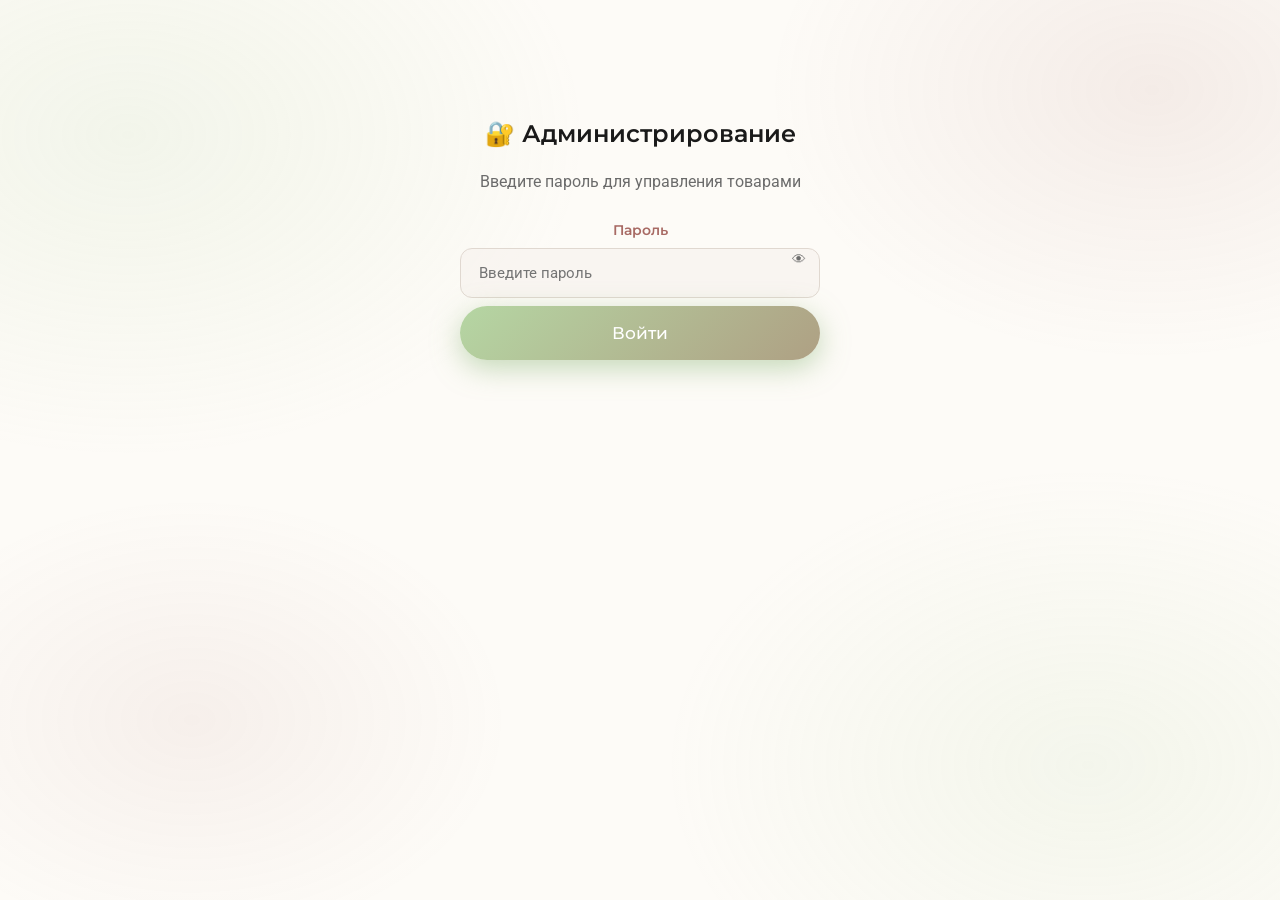
==== admin.html @ d5d391d9 "Add files via upload" ====
<!DOCTYPE html>
<html lang="ru">
<head>
  <meta charset="UTF-8">
  <meta name="viewport" content="width=device-width, initial-scale=1.0">
  <title>Tag Dent — Администрирование магазина</title>
  <link rel="preconnect" href="https://fonts.googleapis.com">
  <link rel="preconnect" href="https://fonts.gstatic.com" crossorigin>
  <link href="https://fonts.googleapis.com/css2?family=Montserrat:wght@500;600;700;800&family=Roboto:wght@300;400;500;700&display=swap" rel="stylesheet">
  <link rel="stylesheet" href="styles.css">
  <!-- ⚠️ ВАЖНО: замени URL ниже на свой Render-сервер -->
  <script src="https://tagdent-api.onrender.com/api/env.js"></script>
  <style>
    body { background: var(--bg); padding: 40px 24px; }
    .admin { max-width: 900px; margin: 0 auto; }
    .admin h1 { font-size: 28px; margin-bottom: 8px; }
    .admin p { color: var(--muted); margin-bottom: 24px; }
    .admin-login { max-width: 360px; margin: 80px auto; text-align: center; }
    .admin-login h1 { font-size: 24px; margin-bottom: 20px; }
    .admin-login .field input { width: 100%; }
    .admin-error { color: #DC2626; font-size: 14px; margin-top: 8px; display: none; }
    .admin-header { display: flex; justify-content: space-between; align-items: center; margin-bottom: 24px; flex-wrap: wrap; gap: 12px; }
    .admin-header a { color: var(--burgundy); font-weight: 600; }
    .admin-grid { display: grid; gap: 16px; }
    .admin-card { display: flex; justify-content: space-between; align-items: center; gap: 16px; padding: 16px 20px; background: var(--surface); border-radius: var(--radius-sm); border: 1px solid rgba(141,184,122,.3); }
    .admin-card__info { flex: 1; }
    .admin-card__name { font-weight: 600; font-size: 15px; }
    .admin-card__meta { font-size: 13px; color: var(--muted); }
    .admin-card__price { font-family: var(--font-head); font-weight: 700; color: var(--burgundy); }
    .admin-card__actions { display: flex; gap: 8px; }
    .admin-card__actions button { padding: 6px 14px; border-radius: 999px; border: 1px solid var(--border); background: #fff; cursor: pointer; font-size: 13px; transition: background .25s, color .25s; }
    .admin-card__actions .edit-btn:hover { background: var(--pistachio); color: #fff; border-color: var(--pistachio); }
    .admin-card__actions .del-btn:hover { background: #DC2626; color: #fff; border-color: #DC2626; }
    .admin-form { display: grid; gap: 14px; padding: 24px; background: var(--surface); border-radius: var(--radius); border: 1px solid rgba(141,184,122,.3); margin-bottom: 28px; }
    .admin-form h2 { font-size: 18px; }
    .admin-form .field-row { display: grid; grid-template-columns: 1fr 1fr; gap: 14px; }
    .admin-form .actions { display: flex; gap: 12px; }
    .admin-form .actions .btn--ghost { color: var(--muted); border-color: var(--border); }
    .admin-form .actions .btn--ghost:hover { color: var(--burgundy); }
    .admin-empty { text-align: center; padding: 60px 20px; color: var(--muted); }
    .admin-notice { font-size: 13px; color: var(--muted); margin-top: 16px; padding: 12px 16px; background: rgba(141,184,122,.1); border-radius: var(--radius-sm); }
    .admin-notice strong { color: var(--burgundy); }
    .password-field { position: relative; }
    .password-field input { padding-right: 44px; width: 100%; }
    .password-field .toggle-pw { position: absolute; right: 8px; top: 50%; transform: translateY(-50%); background: none; border: none; cursor: pointer; color: var(--muted); font-size: 14px; padding: 6px; }
    .password-field .toggle-pw:hover { color: var(--burgundy); }
    .form-info { font-size: 13px; color: var(--muted); }
    @media (max-width: 600px) {
      body { padding: 20px 12px; }
      .admin-form .field-row { grid-template-columns: 1fr; }
      .admin-card { flex-wrap: wrap; }
      .admin-header { flex-direction: column; align-items: stretch; text-align: center; }
    }
  </style>
</head>
<body>
  <div class="admin" id="app">
    <!-- LOGIN -->
    <div class="admin-login" id="loginView">
      <h1>🔐 Администрирование</h1>
      <p>Введите пароль для управления товарами</p>
      <form id="loginForm">
        <div class="field password-field">
          <label for="adminPass">Пароль</label>
          <input type="password" id="adminPass" placeholder="Введите пароль">
          <button type="button" class="toggle-pw" id="togglePw" aria-label="Показать пароль">👁</button>
          <span class="admin-error" id="loginError">Неверный пароль</span>
        </div>
        <button type="submit" class="btn btn--primary btn--lg btn--block" style="margin-top:8px">Войти</button>
      </form>
    </div>

    <!-- ADMIN PANEL -->
    <div id="panelView" style="display:none">
      <div class="admin-header">
        <div>
          <h1>🛒 Управление товарами</h1>
          <p>Добавляйте, редактируйте и удаляйте товары магазина</p>
        </div>
        <div>
          <a href="/" target="_blank" class="btn btn--ghost btn--sm">Перейти на сайт</a>
          <button id="logoutBtn" class="btn btn--ghost btn--sm">Выйти</button>
        </div>
      </div>

      <form class="admin-form" id="productForm">
        <h2 id="formTitle">➕ Новый товар</h2>
        <div class="field-row">
          <div class="field">
            <label for="pName">Название товара *</label>
            <input type="text" id="pName" required placeholder="Электрическая зубная щётка">
          </div>
          <div class="field">
            <label for="pPrice">Цена (руб) *</label>
            <input type="number" id="pPrice" required min="1" placeholder="2500">
          </div>
        </div>
        <div class="field">
          <label for="pDesc">Описание</label>
          <textarea id="pDesc" rows="2" placeholder="Краткое описание товара"></textarea>
        </div>
        <div class="field-row">
          <div class="field">
            <label for="pCategory">Категория</label>
            <input type="text" id="pCategory" placeholder="Щётки, Пасты, Гигиена...">
          </div>
          <div class="field">
            <label for="pImage">Ссылка на изображение (необязательно)</label>
            <input type="text" id="pImage" placeholder="https://...">
          </div>
        </div>
        <div style="display:flex;align-items:center;gap:10px">
          <input type="checkbox" id="pInStock" checked>
          <label for="pInStock" style="font-size:14px">Товар в наличии</label>
        </div>
        <div class="actions">
          <button type="submit" class="btn btn--primary" id="formSubmit">Добавить товар</button>
          <button type="button" class="btn btn--ghost" id="formCancel" style="display:none">Отмена</button>
        </div>
        <div class="admin-error" id="formError" style="display:block"></div>
        <div class="form-info">После добавления товар сразу появится на сайте. Обновите страницу сайта, чтобы увидеть изменения.</div>
      </form>

      <div id="productList"></div>
      <div class="admin-notice">
        <strong>Подсказка:</strong> Чтобы изменить порядок товаров — удалите и добавьте заново в нужном порядке.
        Пароль администратора можно изменить в файле <strong>server.js</strong> (строка ADMIN_PASSWORD).
      </div>
    </div>
  </div>

  <script>
    const API_BASE = typeof API_URL !== 'undefined' ? API_URL : '';
    let password = '';
    let editingId = null;

    const $ = (s, ctx = document) => ctx.querySelector(s);
    const $$ = (s, ctx = document) => [...ctx.querySelectorAll(s)];

    document.addEventListener('DOMContentLoaded', () => {
      const loginForm = $('#loginForm');
      const panelView = $('#panelView');
      const loginView = $('#loginView');
      const loginError = $('#loginError');
      const togglePw = $('#togglePw');
      const adminPass = $('#adminPass');
      const logoutBtn = $('#logoutBtn');
      const productForm = $('#productForm');
      const formCancel = $('#formCancel');
      const productList = $('#productList');

      // Toggle password visibility
      if (togglePw) {
        togglePw.addEventListener('click', () => {
          const t = adminPass;
          t.type = t.type === 'password' ? 'text' : 'password';
          togglePw.textContent = t.type === 'password' ? '👁' : '🙈';
        });
      }

      // Login
      if (loginForm) {
        loginForm.addEventListener('submit', async e => {
          e.preventDefault();
          const pw = adminPass.value.trim();
          if (!pw) return;
          password = pw;
          const ok = await checkPassword();
          if (ok) {
            loginView.style.display = 'none';
            panelView.style.display = 'block';
            loadProducts();
          } else {
            loginError.style.display = 'block';
            password = '';
          }
        });
      }

      // Logout
      if (logoutBtn) {
        logoutBtn.addEventListener('click', () => {
          password = '';
          editingId = null;
          panelView.style.display = 'none';
          loginView.style.display = 'block';
          adminPass.value = '';
          loginError.style.display = 'none';
          productForm.reset();
          formCancel.style.display = 'none';
          $('#formTitle').textContent = '➕ Новый товар';
          $('#formSubmit').textContent = 'Добавить товар';
        });
      }

      // Verify password against server
      async function checkPassword() {
        try {
          const r = await fetch(`${API_BASE}/api/verify-password`, {
            method: 'POST',
            headers: { 'Content-Type': 'application/json' },
            body: JSON.stringify({ password })
          });
          return r.ok;
        } catch { return false; }
      }

      // Load products
      async function loadProducts() {
        try {
          const r = await fetch(`${API_BASE}/api/products`);
          if (!r.ok) throw new Error();
          const products = await r.json();
          renderProducts(products);
        } catch {
          productList.innerHTML = '<div class="admin-empty">Ошибка загрузки товаров</div>';
        }
      }

      function renderProducts(products) {
        if (!products || !products.length) {
          productList.innerHTML = '<div class="admin-empty">Товаров пока нет. Добавьте первый товар!</div>';
          return;
        }
        productList.innerHTML = '<div class="admin-grid">' + products.map(p => `
          <div class="admin-card">
            <div class="admin-card__info">
              <div class="admin-card__name">${p.name}</div>
              <div class="admin-card__meta">${p.category} · ${p.inStock ? 'в наличии' : 'нет в наличии'}</div>
            </div>
            <div class="admin-card__price">${p.price.toLocaleString()} руб</div>
            <div class="admin-card__actions">
              <button class="edit-btn" data-id="${p.id}">✏️ Изменить</button>
              <button class="del-btn" data-id="${p.id}">🗑 Удалить</button>
            </div>
          </div>`).join('') + '</div>';

        // Edit handlers
        productList.querySelectorAll('.edit-btn').forEach(btn => {
          btn.addEventListener('click', async () => {
            const id = Number(btn.dataset.id);
            try {
              const r = await fetch(`${API_BASE}/api/products`);
              const products = await r.json();
              const p = products.find(x => x.id === id);
              if (!p) return;
              editingId = id;
              $('#pName').value = p.name;
              $('#pPrice').value = p.price;
              $('#pDesc').value = p.description || '';
              $('#pCategory').value = p.category || '';
              $('#pImage').value = p.image || '';
              $('#pInStock').checked = p.inStock !== false;
              $('#formTitle').textContent = '✏️ Редактировать товар';
              $('#formSubmit').textContent = 'Сохранить';
              formCancel.style.display = 'inline-flex';
              $('#formError').style.display = 'none';
              window.scrollTo({ top: 0, behavior: 'smooth' });
            } catch {}
          });
        });

        // Delete handlers
        productList.querySelectorAll('.del-btn').forEach(btn => {
          btn.addEventListener('click', async () => {
            if (!confirm('Удалить этот товар?')) return;
            const id = Number(btn.dataset.id);
            try {
              const r = await fetch(`${API_BASE}/api/products/${id}`, {
                method: 'DELETE',
                headers: { 'Content-Type': 'application/json' },
                body: JSON.stringify({ password })
              });
              if (r.ok) loadProducts();
              else alert('Ошибка удаления');
            } catch { alert('Ошибка удаления'); }
          });
        });
      }

      // Form submit (add or edit)
      if (productForm) {
        productForm.addEventListener('submit', async e => {
          e.preventDefault();
          const name = $('#pName').value.trim();
          const price = $('#pPrice').value;
          const desc = $('#pDesc').value.trim();
          const category = $('#pCategory').value.trim();
          const image = $('#pImage').value.trim();
          const inStock = $('#pInStock').checked;
          const errorEl = $('#formError');

          if (!name || !price) {
            errorEl.textContent = 'Заполните название и цену';
            errorEl.style.display = 'block';
            return;
          }

          const body = { password, name, price: Number(price), description: desc, category: category || 'Прочее', image, inStock };

          try {
            let r;
            if (editingId) {
              r = await fetch(`${API_BASE}/api/products/${editingId}`, {
                method: 'PUT',
                headers: { 'Content-Type': 'application/json' },
                body: JSON.stringify(body)
              });
            } else {
              r = await fetch(`${API_BASE}/api/products`, {
                method: 'POST',
                headers: { 'Content-Type': 'application/json' },
                body: JSON.stringify(body)
              });
            }
            if (r.ok) {
              productForm.reset();
              $('#pInStock').checked = true;
              editingId = null;
              $('#formTitle').textContent = '➕ Новый товар';
              $('#formSubmit').textContent = 'Добавить товар';
              formCancel.style.display = 'none';
              errorEl.style.display = 'none';
              loadProducts();
            } else {
              const data = await r.json();
              errorEl.textContent = data.error || 'Ошибка сохранения';
              errorEl.style.display = 'block';
            }
          } catch {
            errorEl.textContent = 'Ошибка сети';
            errorEl.style.display = 'block';
          }
        });
      }

      // Cancel editing
      if (formCancel) {
        formCancel.addEventListener('click', () => {
          editingId = null;
          productForm.reset();
          $('#pInStock').checked = true;
          $('#formTitle').textContent = '➕ Новый товар';
          $('#formSubmit').textContent = 'Добавить товар';
          formCancel.style.display = 'none';
          $('#formError').style.display = 'none';
        });
      }
    });
  </script>
</body>
</html>
---- styles.css ----
:root {
  --pistachio: #B5D6A3;
  --pistachio-light: #C7E9C0;
  --pistachio-dark: #8DB87A;
  --burgundy: #A86A64;
  --burgundy-light: #C48982;
  --burgundy-dark: #8C524E;
  --bg: #FDFBF7;
  --bg-tint: #F5F0EB;
  --surface: #FFFFFF;
  --text: #1A1A1A;
  --muted: #6B6B6B;
  --border: #E0D8D0;

  --grad-primary: linear-gradient(135deg, #B5D6A3 0%, #A86A64 100%);
  --grad-deep: linear-gradient(135deg, #4A7A40 0%, #8C524E 100%);
  --grad-warm: linear-gradient(135deg, #C7E9C0 0%, #C48982 100%);
  --grad-soft: linear-gradient(160deg, #F5F0EB 0%, #FFFFFF 100%);
  --grad-surface: linear-gradient(160deg, #ffffff 0%, #FDFBF7 100%);
  --grad-glass: linear-gradient(135deg, rgba(245,240,235,.7), rgba(255,255,255,.2));

  --mesh-bg:
    radial-gradient(55% 55% at 10% 15%, rgba(183,214,163,.15), transparent 65%),
    radial-gradient(50% 50% at 90% 10%, rgba(168,106,100,.1), transparent 60%),
    radial-gradient(55% 55% at 85% 85%, rgba(183,214,163,.13), transparent 60%),
    radial-gradient(45% 45% at 15% 80%, rgba(168,106,100,.08), transparent 55%);

  --radius: 18px;
  --radius-lg: 32px;
  --radius-sm: 12px;
  --shadow-soft: 0 4px 8px rgba(141,184,122,.08), 0 12px 32px rgba(168,106,100,.08);
  --shadow-hover: 0 8px 20px rgba(141,184,122,.1), 0 28px 60px rgba(168,106,100,.12);
  --shadow-glow: 0 0 0 1px rgba(245,240,235,.7) inset, 0 24px 56px rgba(183,214,163,.3);
  --glass-border: 1px solid rgba(255,255,255,.5);
  --glass-shadow: 0 8px 32px rgba(168,106,100,.1);

  --dur: 300ms;
  --ease: cubic-bezier(.4,0,.2,1);
  --spring: cubic-bezier(.34,1.56,.64,1);

  --font-head: 'Montserrat', sans-serif;
  --font-body: 'Roboto', sans-serif;
  --maxw: 1200px;
  --green: #22C55E;
  --amber: #F5A623;
}

* { margin: 0; padding: 0; box-sizing: border-box; }
html { scroll-behavior: smooth; scroll-padding-top: 80px; }

body {
  font-family: var(--font-body);
  color: var(--text);
  background: var(--bg);
  line-height: 1.65;
  -webkit-font-smoothing: antialiased;
  position: relative;
  overflow-x: hidden;
}
body::before {
  content: '';
  position: fixed; inset: 0; z-index: -1;
  background: var(--mesh-bg);
  pointer-events: none;
}

h1,h2,h3,h4 { font-family: var(--font-head); line-height: 1.2; font-weight: 600; }
a { color: inherit; text-decoration: none; }
ul { list-style: none; }
img { max-width: 100%; display: block; }

::selection { background: rgba(141,184,122,.3); color: #fff; }

.container { width: 100%; max-width: var(--maxw); margin: 0 auto; padding: 0 24px; }

/* ===== DECORATIVE FLOATING SHAPES ===== */
.float-shape {
  position: absolute; border-radius: 50%; pointer-events: none; z-index: 0;
}
.float-shape--1 {
  width: 420px; height: 420px; top: -120px; right: -80px;
  background: radial-gradient(circle, rgba(183,214,163,.2), transparent 70%);
  filter: blur(40px); animation: morph 12s ease-in-out infinite;
}
.float-shape--2 {
  width: 300px; height: 300px; bottom: -80px; left: -60px;
  background: radial-gradient(circle, rgba(183,214,163,.2), transparent 70%);
  filter: blur(30px); animation: morph 14s ease-in-out infinite reverse;
}
.float-shape--3 {
  width: 200px; height: 200px; top: 40%; right: 5%;
  background: radial-gradient(circle, rgba(183,214,163,.12), transparent 60%);
  filter: blur(20px); animation: morph 10s ease-in-out infinite;
}
@keyframes morph {
  0%,100% { border-radius: 50%; transform: translate(0,0) scale(1) rotate(0deg); }
  33% { border-radius: 40% 60% 55% 45%; transform: translate(20px,-30px) scale(1.05) rotate(5deg); }
  66% { border-radius: 55% 45% 40% 60%; transform: translate(-15px,20px) scale(.95) rotate(-3deg); }
}

/* ===== SCROLLBAR ===== */
::-webkit-scrollbar { width: 12px; }
::-webkit-scrollbar-track { background: var(--bg); }
::-webkit-scrollbar-thumb { background: linear-gradient(180deg, var(--pistachio), var(--pistachio-light)); border-radius: 6px; border: 3px solid var(--bg); }

/* ===== SECTION WAVES ===== */
.wave-divider {
  position: relative; width: 100%; height: 80px; overflow: hidden;
}
.wave-divider svg { position: absolute; bottom: 0; width: 100%; height: 80px; }

/* ===== SKIP LINK ===== */
.skip-link {
  position: absolute; left: -999px; top: 0; z-index: 1000;
  background: var(--pistachio); color: #fff; padding: 12px 20px; border-radius: 0 0 var(--radius-sm) 0;
}
.skip-link:focus { left: 0; }

/* ===== FLOATING TEETH ===== */
.float-teeth {
  position: absolute; inset: 0; z-index: -1; pointer-events: none; overflow: hidden;
}
.float-tooth {
  position: absolute; color: var(--pistachio); opacity: .1;
  animation: float-a var(--dur, 20s) ease-in-out infinite;
  animation-delay: var(--delay, 0s);
}
.float-tooth:nth-child(1)  { width: 32px; top: 8%;   left: 6%;  --dur: 17s; --delay: -2s; animation-name: float-a; }
.float-tooth:nth-child(2)  { width: 20px; top: 20%;  left: 80%; --dur: 21s; --delay: -5s; animation-name: float-b; }
.float-tooth:nth-child(3)  { width: 40px; top: 35%;  left: 90%; --dur: 19s; --delay: -8s; animation-name: float-c; }
.float-tooth:nth-child(4)  { width: 16px; top: 48%;  left: 3%;  --dur: 23s; --delay: -1s; animation-name: float-d; }
.float-tooth:nth-child(5)  { width: 26px; top: 60%;  left: 85%; --dur: 18s; --delay: -11s; animation-name: float-e; }
.float-tooth:nth-child(6)  { width: 44px; top: 72%;  left: 12%; --dur: 25s; --delay: -3s; animation-name: float-a; }
.float-tooth:nth-child(7)  { width: 18px; top: 82%;  left: 75%; --dur: 20s; --delay: -7s; animation-name: float-c; }
.float-tooth:nth-child(8)  { width: 34px; top: 92%;  left: 45%; --dur: 22s; --delay: -14s; animation-name: float-b; }
.float-tooth:nth-child(9)  { width: 22px; top: 15%;  left: 50%; --dur: 16s; --delay: -9s; animation-name: float-d; }
.float-tooth:nth-child(10) { width: 38px; top: 45%;  left: 40%; --dur: 24s; --delay: -4s; animation-name: float-e; }
.float-tooth:nth-child(11) { width: 14px; top: 55%;  left: 70%; --dur: 26s; --delay: -6s; animation-name: float-a; }
.float-tooth:nth-child(12) { width: 30px; top: 88%;  left: 60%; --dur: 15s; --delay: -12s; animation-name: float-c; }
@keyframes float-a {
  0%   { transform: translate(0, 0) rotate(0deg); }
  25%  { transform: translate(100px, -70px) rotate(15deg); }
  50%  { transform: translate(-50px, 100px) rotate(-10deg); }
  75%  { transform: translate(80px, -40px) rotate(12deg); }
  100% { transform: translate(-70px, 60px) rotate(-18deg); }
}
@keyframes float-b {
  0%   { transform: translate(0, 0) rotate(0deg); }
  25%  { transform: translate(-90px, 60px) rotate(-12deg); }
  50%  { transform: translate(60px, -90px) rotate(18deg); }
  75%  { transform: translate(-40px, 70px) rotate(-8deg); }
  100% { transform: translate(90px, -50px) rotate(14deg); }
}
@keyframes float-c {
  0%   { transform: translate(0, 0) rotate(0deg); }
  20%  { transform: translate(110px, 50px) rotate(22deg); }
  40%  { transform: translate(-60px, -80px) rotate(-12deg); }
  60%  { transform: translate(70px, 90px) rotate(10deg); }
  80%  { transform: translate(-90px, -40px) rotate(-16deg); }
  100% { transform: translate(50px, -70px) rotate(8deg); }
}
@keyframes float-d {
  0%   { transform: translate(0, 0) rotate(0deg); }
  33%  { transform: translate(-100px, -60px) rotate(-14deg); }
  66%  { transform: translate(80px, 80px) rotate(16deg); }
  100% { transform: translate(-50px, -90px) rotate(-10deg); }
}
@keyframes float-e {
  0%   { transform: translate(0, 0) rotate(0deg); }
  25%  { transform: translate(70px, 90px) rotate(-20deg); }
  50%  { transform: translate(-90px, -50px) rotate(12deg); }
  75%  { transform: translate(50px, -100px) rotate(-8deg); }
  100% { transform: translate(-80px, 70px) rotate(18deg); }
}

/* ===== BUTTONS ===== */
.btn {
  position: relative; overflow: hidden;
  display: inline-flex; align-items: center; justify-content: center; gap: 10px;
  font-family: var(--font-head); font-weight: 500; font-size: 15px;
  padding: 13px 28px; border-radius: 999px; border: none;
  cursor: pointer; transition: transform .3s var(--spring), box-shadow .3s var(--ease), background .3s var(--ease), color .3s var(--ease);
  white-space: nowrap;
}
.btn::before {
  content: ''; position: absolute; top: 0; left: -120%; width: 60%; height: 100%;
  background: linear-gradient(100deg, transparent, rgba(255,255,255,.35), transparent);
  transform: skewX(-20deg); transition: left .7s var(--ease);
}
.btn:hover::before { left: 140%; }
.btn--primary {
  background: var(--grad-primary); background-size: 200% 200%; color: #fff;
  box-shadow: 0 8px 28px rgba(141,184,122,.5);
  animation: gradientShift 4s ease infinite;
}
.btn--primary:hover { transform: translateY(-3px) scale(1.02); box-shadow: 0 14px 40px rgba(141,184,122,.65); }
@keyframes gradientShift { 0%,100% { background-position: 0% 50%; } 50% { background-position: 100% 50%; } }
.btn--ghost {
  background: rgba(253,251,247,.5); backdrop-filter: blur(8px); color: var(--burgundy);
  border: 1.5px solid rgba(141,184,122,.4);
}
.btn--ghost:hover { background: #fff; transform: translateY(-3px); box-shadow: var(--shadow-soft); }
.btn--lg { padding: 17px 34px; font-size: 17px; }
.btn--sm { padding: 10px 20px; font-size: 14px; }
.btn--block { width: 100%; }
.btn:focus-visible { outline: 3px solid var(--pistachio-light); outline-offset: 2px; }

/* ===== HEADER ===== */
.header {
  position: sticky; top: 0; z-index: 100;
  background: rgba(253,251,247,.55); backdrop-filter: blur(20px) saturate(150%);
  -webkit-backdrop-filter: blur(20px) saturate(150%);
  border-bottom: 1px solid transparent; transition: box-shadow .4s, border-color .4s, background .4s;
}
.header.is-scrolled {
  box-shadow: 0 6px 30px rgba(141,184,122,.15);
  border-color: rgba(141,184,122,.3);
  background: rgba(253,251,247,.82);
}
.header__inner { display: flex; align-items: center; gap: 8px; height: 72px; }

.logo { display: flex; align-items: center; gap: 10px; font-family: var(--font-head); font-weight: 700; font-size: 22px; color: var(--burgundy); position: relative; z-index: 1; flex-shrink: 0; text-decoration: none; }
.logo__img { width: 48px; height: 56px; object-fit: contain; flex-shrink: 0; }
.logo:hover .logo__img { transform: rotate(-8deg) scale(1.08); transition: transform .4s var(--spring); }
.logo__text { font-size: 22px; font-weight: 700; color: var(--burgundy); letter-spacing: -.02em; }
.logo--light { }
.logo--light .logo__text { color: var(--pistachio-light); }

.nav { display: flex; gap: 6px; margin-left: auto; }
.nav__link {
  font-size: 13px; color: var(--muted); font-weight: 500; position: relative; padding: 6px 10px;
  white-space: nowrap;
  border-radius: 8px;
  transition: color .3s var(--ease), background .3s var(--ease);
}
.nav__link:hover { background: rgba(141,184,122,.1); }
.nav__link--shop { color: var(--burgundy); font-weight: 700; }
.nav__link::after {
  content: ''; position: absolute; left: 0; bottom: -2px; width: 0; height: 2.5px;
  background: var(--grad-primary); border-radius: 3px; transition: width .3s var(--ease);
}
.nav__link:hover, .nav__link.is-active { color: var(--burgundy); font-weight: 600; }
.nav__link:hover::after, .nav__link.is-active::after { width: 100%; }

.header__actions { display: flex; align-items: center; gap: 10px; }
.header__phone { font-family: var(--font-head); font-weight: 600; color: var(--burgundy); font-size: 14px; transition: color .3s; white-space: nowrap; }
.header__phone:hover { color: var(--pistachio); }

.burger { display: none; flex-direction: column; gap: 5px; width: 44px; height: 44px; background: none; border: none; cursor: pointer; padding: 10px; z-index: 2; }
.burger span { height: 2.5px; width: 100%; background: var(--burgundy); border-radius: 3px; transition: transform .35s var(--spring), opacity .25s; }
.burger.is-open span:nth-child(1) { transform: translateY(7.5px) rotate(45deg); }
.burger.is-open span:nth-child(2) { opacity: 0; }
.burger.is-open span:nth-child(3) { transform: translateY(-7.5px) rotate(-45deg); }

/* ===== HERO ===== */
.hero { position: relative; padding: 60px 0 100px; overflow: hidden; }
.hero .float-shape--1 { animation-delay: 0s; }
.hero .float-shape--2 { animation-delay: -4s; }

.hero__bg-particles {
  position: absolute; inset: 0; overflow: hidden; pointer-events: none; z-index: 0;
}
.particle {
  position: absolute; width: 6px; height: 6px; background: var(--pistachio-light);
  border-radius: 50%; opacity: .3;
  animation: particleFloat 18s linear infinite;
}
.particle:nth-child(1) { left: 20%; top: 30%; animation-delay: 0s; animation-duration: 14s; }
.particle:nth-child(2) { left: 70%; top: 60%; animation-delay: -3s; animation-duration: 18s; width: 4px; height: 4px; }
.particle:nth-child(3) { left: 40%; top: 80%; animation-delay: -7s; animation-duration: 16s; width: 8px; height: 8px; opacity: .2; }
.particle:nth-child(4) { left: 85%; top: 15%; animation-delay: -11s; animation-duration: 20s; width: 5px; height: 5px; }
.particle:nth-child(5) { left: 10%; top: 70%; animation-delay: -5s; animation-duration: 15s; width: 3px; height: 3px; }
@keyframes particleFloat {
  0% { transform: translateY(0) scale(1); opacity: .3; }
  50% { transform: translateY(-120px) scale(1.5); opacity: .6; }
  100% { transform: translateY(-240px) scale(0); opacity: 0; }
}

.hero__inner { position: relative; z-index: 1; display: grid; grid-template-columns: 1.05fr .95fr; gap: 60px; align-items: center; }

.badge {
  display: inline-flex; align-items: center; gap: 8px;
  background: rgba(253,251,247,.7); backdrop-filter: blur(10px); -webkit-backdrop-filter: blur(10px);
  color: var(--burgundy); border: 1px solid rgba(183,214,163,.6);
  padding: 10px 20px; border-radius: 999px; font-size: 14px; font-weight: 600;
  box-shadow: var(--shadow-soft); margin-bottom: 28px;
}
.badge__dot {
  width: 8px; height: 8px; border-radius: 50%; background: var(--green);
  animation: pulseDot 2s ease-in-out infinite;
}
@keyframes pulseDot { 0%,100% { opacity: 1; transform: scale(1); } 50% { opacity: .5; transform: scale(.8); } }

.hero__title { font-size: clamp(36px, 5.5vw, 62px); font-weight: 700; margin-bottom: 22px; letter-spacing: -.025em; line-height: 1.1; }
.text-gradient { background: var(--grad-primary); -webkit-background-clip: text; background-clip: text; color: transparent; background-size: 200% 200%; animation: gradientShift 6s ease infinite; }
.hero__text { font-size: 18px; color: var(--muted); max-width: 520px; margin-bottom: 36px; }
.hero__cta { display: flex; gap: 14px; flex-wrap: wrap; margin-bottom: 48px; }

.hero__trust { display: flex; gap: 16px; flex-wrap: wrap; }
.hero__trust li {
  display: flex; flex-direction: column;
  background: rgba(234,242,248,.6); backdrop-filter: blur(8px); -webkit-backdrop-filter: blur(8px);
  border: 1px solid rgba(168,106,100,.5); border-radius: var(--radius-sm);
  padding: 16px 22px; box-shadow: var(--shadow-soft); min-width: 130px;
  transition: transform .3s var(--spring), box-shadow .3s;
}
.hero__trust li:hover { transform: translateY(-4px) scale(1.02); box-shadow: var(--shadow-hover); }
.hero__trust strong { font-family: var(--font-head); font-size: 32px; font-weight: 700; line-height: 1; margin-bottom: 4px; }
.hero__trust strong.counter { background: var(--grad-deep); -webkit-background-clip: text; background-clip: text; color: transparent; }
.hero__trust span { font-size: 13px; color: var(--muted); }

.hero__visual { position: relative; }
.hero__card { position: relative; }
.hero__card::before {
  content: ''; position: absolute; inset: -24px; border-radius: 44px;
  background: conic-gradient(from 0deg, rgba(183,214,163,.3), rgba(168,106,100,.25), rgba(183,214,163,.35), rgba(168,106,100,.3));
  filter: blur(30px); z-index: -1; animation: spin 20s linear infinite;
}
@keyframes spin { to { transform: rotate(360deg); } }

.hero__card-img {
  aspect-ratio: 4/5; border-radius: var(--radius-lg); box-shadow: var(--shadow-glow);
  background: linear-gradient(160deg, #C7E9C0, #B5D6A3 40%, #A86A64 80%, #8C524E);
  position: relative; overflow: hidden;
}
.hero__card-img::before {
  content: ''; position: absolute; inset: 0;
  background:
    radial-gradient(circle at 25% 20%, rgba(255,255,255,.4), transparent 50%),
    radial-gradient(circle at 80% 80%, rgba(255,255,255,.15), transparent 40%);
}
.hero__card-img::after {
  content: '😁'; position: absolute; inset: 0; display: grid; place-items: center;
  font-size: 140px; filter: drop-shadow(0 10px 20px rgba(0,0,0,.2));
  animation: gentleBob 5s ease-in-out infinite;
}
@keyframes gentleBob { 0%,100% { transform: translateY(0) scale(1); } 50% { transform: translateY(-10px) scale(1.02); } }

.hero__floating {
  position: absolute; background: rgba(253,251,247,.85); backdrop-filter: blur(14px); -webkit-backdrop-filter: blur(14px);
  padding: 14px 22px; border-radius: 18px; border: 1px solid rgba(183,214,163,.5);
  box-shadow: var(--shadow-hover); font-size: 14px; font-weight: 600; color: var(--burgundy);
  display: flex; align-items: center; gap: 10px;
}
.hero__floating--1 { top: 25px; left: -30px; animation: float 5s ease-in-out infinite; }
.hero__floating--2 { bottom: 35px; right: -22px; animation: float 5s ease-in-out infinite 1s; }
@keyframes float { 0%,100% { transform: translateY(0) rotate(0deg); } 50% { transform: translateY(-14px) rotate(1deg); } }

.dot { width: 10px; height: 10px; border-radius: 50%; display: inline-block; flex-shrink: 0; }
.dot--green { background: var(--green); box-shadow: 0 0 0 5px rgba(34,197,94,.18); }
.dot--blue { background: var(--pistachio); box-shadow: 0 0 0 5px rgba(168,106,100,.18); }
.dot--amber { background: var(--amber); box-shadow: 0 0 0 5px rgba(168,106,100,.18); }

/* ===== SECTIONS ===== */
.section { position: relative; padding: 110px 0; }
.section--tint { background: linear-gradient(180deg, rgba(245,240,235,.7), rgba(253,251,247,.5)); }
.section--dark {
  background: var(--grad-deep); color: #fff;
}
.section--dark .section__title { color: #fff; }
.section--dark .section__subtitle { color: rgba(255,255,255,.65); }
.section--dark .section__eyebrow { background: rgba(168,106,100,.2); color: rgba(255,255,255,.8); }

.section__head { text-align: center; max-width: 680px; margin: 0 auto 60px; position: relative; z-index: 1; }
.section__eyebrow {
  display: inline-block; color: var(--pistachio); font-weight: 700; font-size: 13px;
  letter-spacing: .1em; text-transform: uppercase; margin-bottom: 16px;
  padding: 7px 18px; border-radius: 999px; background: rgba(141,184,122,.18);
}
.section__title { font-size: clamp(30px, 4.2vw, 44px); font-weight: 700; color: var(--text); margin-bottom: 16px; letter-spacing: -.025em; }
.section__head .section__title::after {
  content: ''; display: block; width: 70px; height: 4px; margin: 18px auto 0;
  background: var(--grad-primary); border-radius: 4px;
}
.section__subtitle { font-size: 17px; color: var(--muted); }

/* ===== SERVICES ===== */
.services__grid { }
.services__tabs {
  display: flex; gap: 12px; justify-content: center; margin-bottom: 36px; flex-wrap: wrap;
}
.services__tab {
  font-family: var(--font-head); font-size: 17px; font-weight: 600; padding: 14px 36px;
  border-radius: 999px; border: 2px solid var(--pistachio); background: transparent;
  color: var(--burgundy); cursor: pointer; transition: all .3s var(--ease);
}
.services__tab:hover { background: rgba(141,184,122,.15); transform: translateY(-2px); }
.services__tab.is-active {
  background: var(--pistachio); color: #fff; border-color: var(--pistachio);
  box-shadow: 0 6px 20px rgba(141,184,122,.4);
}
.services__content { max-width: 640px; margin: 0 auto; min-height: 160px; }
.services__list { animation: fadeUp .35s var(--ease); }
@keyframes fadeUp { from { opacity: 0; transform: translateY(12px); } to { opacity: 1; transform: translateY(0); } }
.services__list-divider { width: 100%; height: 2px; background: var(--pistachio); margin-bottom: 20px; }
.services__item {
  display: flex; align-items: baseline; gap: 8px; padding: 10px 0;
  border-bottom: 1px solid rgba(0,0,0,.06);
}
.services__item:last-child { border-bottom: none; }
.services__item-name { font-size: 15px; color: var(--text); flex-shrink: 0; }
.services__item-dots {
  flex: 1; min-width: 12px;
  border-bottom: 1px dotted rgba(0,0,0,.12);
  height: 1px; margin: 0 6px 4px;
}
.services__item-price {
  font-family: var(--font-head); font-size: 15px; font-weight: 600;
  color: var(--burgundy); white-space: nowrap; flex-shrink: 0;
}
.services__contacts {
  text-align: center; margin-top: 32px; padding: 18px 24px;
  background: rgba(141,184,122,.12); border-radius: var(--radius);
  font-size: 14px; color: var(--muted); line-height: 1.8;
}
.services__contacts strong { color: var(--burgundy); }

/* ===== ABOUT ===== */
.about { display: grid; grid-template-columns: 1fr 1fr; gap: 64px; align-items: center; }
.about__media { position: relative; aspect-ratio: 5/4; border-radius: var(--radius-lg); overflow: hidden; }
.about__media-inner {
  width: 100%; height: 100%; border-radius: var(--radius-lg);
  background: linear-gradient(150deg, #F5F0EB, #C7E9C0); box-shadow: var(--shadow-hover);
  position: relative; overflow: hidden;
}
.about__media-inner::before { content: ''; position: absolute; inset: 0; background: radial-gradient(circle at 70% 30%, rgba(255,255,255,.5), transparent 50%); }
.about__media-inner::after { content: '🏥'; position: absolute; inset: 0; display: grid; place-items: center; font-size: 120px; }
.about__media::after {
  content: ''; position: absolute; inset: -12px; border-radius: calc(var(--radius-lg) + 12px);
  background: conic-gradient(from 90deg, rgba(141,184,122,.25), rgba(141,184,122,.1), rgba(141,184,122,.25), rgba(141,184,122,.25));
  filter: blur(16px); z-index: -1; animation: spin 22s linear infinite;
}
.about__list { display: grid; gap: 16px; margin-top: 32px; }
.about__item {
  display: flex; gap: 18px; padding: 20px; border-radius: var(--radius-sm);
  background: rgba(253,251,247,.6); backdrop-filter: blur(6px); -webkit-backdrop-filter: blur(6px);
  border: 1px solid rgba(141,184,122,.3);
}
.about__item:hover { transform: translateX(8px); box-shadow: var(--shadow-soft); }
.about__item-ic { width: 50px; height: 50px; border-radius: 14px; background: var(--grad-soft); color: var(--pistachio); display: grid; place-items: center; flex-shrink: 0; box-shadow: inset 0 0 0 1px rgba(255,255,255,.5); }
.about__item-ic svg { width: 26px; height: 26px; }
.about__item h4 { font-size: 17px; margin-bottom: 4px; }
.about__item p { color: var(--muted); font-size: 15px; }

/* ===== STATS BAND ===== */
.stats {
  display: grid; grid-template-columns: repeat(3, 1fr); gap: 32px;
  padding: 0; position: relative; z-index: 1;
}
.stats__item { text-align: center; padding: 40px 20px; background: rgba(141,184,122,.1); border-radius: var(--radius); border: 1px solid rgba(141,184,122,.2); backdrop-filter: blur(8px); transition: transform .3s var(--spring), background .3s; }
.stats__item:hover { transform: translateY(-6px); background: rgba(141,184,122,.18); }
.stats__num { font-family: var(--font-head); font-size: 42px; font-weight: 700; color: #fff; line-height: 1; margin-bottom: 8px; }
.stats__num .counter { display: inline-block; }
.stats__label { font-size: 14px; color: rgba(245,240,235,.7); }

/* ===== DOCTORS ===== */
.doctors__grid { display: grid; grid-template-columns: repeat(3, 1fr); gap: 28px; }
.doctor {
  position: relative; background: var(--grad-surface); border-radius: var(--radius-lg);
  overflow: hidden; box-shadow: var(--shadow-soft);
  border: 1px solid rgba(141,184,122,.4); transition: transform .4s var(--spring), box-shadow .4s var(--ease);
}
.doctor:hover { transform: translateY(-10px); box-shadow: var(--shadow-hover); }
.doctor__photo {
  position: relative; aspect-ratio: 1; display: grid; place-items: center; font-size: 80px;
  background: linear-gradient(160deg, #F5F0EB, #C7E9C0); overflow: hidden;
  transition: transform .4s var(--spring);
}
.doctor__photo::after {
  content: ''; position: absolute; inset: 0;
  background: linear-gradient(to top, rgba(12,74,110,.35), transparent 50%);
  opacity: 0; transition: opacity .4s;
}
.doctor:hover .doctor__photo { transform: scale(1.05); }
.doctor:hover .doctor__photo::after { opacity: 1; }
.doctor__photo-badge {
  position: absolute; top: 12px; right: 12px; background: rgba(141,184,122,.9);
  backdrop-filter: blur(4px); color: #fff; font-size: 11px; font-weight: 700;
  padding: 5px 12px; border-radius: 999px; letter-spacing: .04em;
}
.doctor__body { padding: 24px; }
.doctor__body h3 { font-size: 19px; margin-bottom: 4px; }
.doctor__role { color: var(--pistachio); font-weight: 600; font-size: 14px; margin-bottom: 6px; }



/* ===== BEFORE/AFTER ===== */
.ba-wrap { position: relative; max-width: 880px; margin: 0 auto; }
.ba {
  position: relative; width: 100%; aspect-ratio: 16/9; border-radius: var(--radius-lg);
  overflow: hidden; box-shadow: var(--shadow-hover); user-select: none;
  border: 6px solid rgba(255,255,255,.95); cursor: ew-resize;
}
.ba__img { position: absolute; inset: 0; display: grid; place-items: center; font-size: 120px; }
.ba__img--after { background: linear-gradient(150deg, #E8F5E5, #C7E9C0); }
.ba__img--after::before { content: '😁'; }
.ba__img--before {
  background: linear-gradient(150deg, #F0EDE8, #C8C0B8); width: 50%; overflow: hidden;
}
.ba__img--before::before { content: '😬'; position: absolute; top: 50%; left: 50%; transform: translate(-50%,-50%); }
.ba__tag { position: absolute; top: 18px; padding: 8px 18px; border-radius: 999px; font-size: 13px; font-weight: 600; color: #fff; backdrop-filter: blur(8px); -webkit-backdrop-filter: blur(8px); z-index: 1; }
.ba__tag--before { left: 18px; background: rgba(15,23,42,.55); }
.ba__tag--after { right: 18px; background: rgba(141,184,122,.85); }
.ba__range {
  position: absolute; inset: 0; width: 100%; height: 100%;
  opacity: 0; margin: 0; z-index: 5; cursor: ew-resize;
}
.ba__handle {
  position: absolute; top: 0; bottom: 0; left: 50%; width: 3px;
  background: rgba(255,255,255,.9); transform: translateX(-50%);
  pointer-events: none; z-index: 4;
  box-shadow: 0 0 12px rgba(0,0,0,.15); transition: background .3s;
}
.ba__range:hover ~ .ba__handle { background: var(--pistachio-light); }
.ba__handle::before {
  content: ''; position: absolute; top: 50%; left: 50%; z-index: 1;
  transform: translate(-50%,-50%);
  width: 56px; height: 56px; border-radius: 50%;
  background: #fff; border: 3px solid var(--pistachio);
  box-shadow: 0 4px 24px rgba(0,0,0,.2);
  transition: transform .2s var(--spring), border-color .3s, box-shadow .3s;
}
.ba__range:hover ~ .ba__handle::before { transform: translate(-50%,-50%) scale(1.08); border-color: var(--pistachio-light); box-shadow: 0 6px 28px rgba(0,0,0,.25); }
.ba__range:active ~ .ba__handle::before { transform: translate(-50%,-50%) scale(1.15); border-color: var(--pistachio-light); box-shadow: 0 8px 32px rgba(0,0,0,.3); }
.ba__handle svg {
  position: absolute; top: 50%; left: 50%; z-index: 2;
  transform: translate(-50%,-50%);
  width: 24px; height: 24px; color: var(--pistachio); pointer-events: none;
}

/* ===== REVIEWS ===== */
.reviews { display: flex; align-items: center; gap: 20px; }
.reviews__viewport { overflow: hidden; flex: 1; }
.reviews__track { display: flex; transition: transform 500ms var(--ease); }
.review { flex: 0 0 100%; padding: 8px; }
.review__card {
  position: relative; overflow: hidden; background: var(--grad-surface);
  border-radius: var(--radius-lg); padding: 48px; box-shadow: var(--shadow-soft);
  border: 1px solid rgba(141,184,122,.4);
}
.review__card::before {
  content: '“'; position: absolute; top: -20px; right: 30px;
  font-family: Georgia, serif; font-size: 220px;
  background: var(--grad-primary); -webkit-background-clip: text; background-clip: text;
  color: transparent; opacity: .12; line-height: 1;
}
.review__stars { color: var(--amber); font-size: 22px; margin-bottom: 18px; letter-spacing: 4px;   filter: drop-shadow(0 2px 6px rgba(141,184,122,.3)); }
.review__text { font-size: 20px; font-style: italic; color: var(--text); margin-bottom: 26px; position: relative; z-index: 1; line-height: 1.7; }
.review__author { display: flex; align-items: center; gap: 16px; }
.review__avatar { width: 60px; height: 60px; border-radius: 50%; background: var(--grad-primary); display: grid; place-items: center; font-size: 28px;   box-shadow: 0 8px 20px rgba(141,184,122,.3); }
.review__name { font-family: var(--font-head); font-weight: 600; font-size: 17px; }
.review__meta { color: var(--muted); font-size: 14px; }
.reviews__nav {
  width: 56px; height: 56px; flex-shrink: 0; border-radius: 50%;
  border: 1px solid rgba(141,184,122,.5); background: rgba(234,242,248,.7);
  backdrop-filter: blur(8px); -webkit-backdrop-filter: blur(8px);
  color: var(--burgundy); font-size: 30px; line-height: 1; cursor: pointer;
  box-shadow: var(--shadow-soft); transition: background .3s, transform .3s var(--spring), color .3s;
  display: grid; place-items: center;
}
.reviews__nav:hover { background: var(--grad-primary); color: #fff; transform: scale(1.1); box-shadow: var(--shadow-hover); }
.reviews__dots { display: flex; justify-content: center; gap: 12px; margin-top: 32px; }
.reviews__dots button {
  width: 10px; height: 10px; border-radius: 50%; border: none;
  background: var(--border); cursor: pointer;
  transition: background .3s, width .3s var(--spring), transform .3s var(--spring);
}
.reviews__dots button:hover { transform: scale(1.2); }
.reviews__dots button.is-active { background: var(--grad-primary); width: 32px; border-radius: 6px; transform: none; }

/* ===== CTA BANNER ===== */
.cta-banner {
  position: relative; overflow: hidden;
  background: var(--grad-deep); border-radius: var(--radius-lg);
  padding: 60px 48px; text-align: center; z-index: 1;
}
.cta-banner::before {
  content: ''; position: absolute; top: -80px; right: -80px; width: 300px; height: 300px;
  background: radial-gradient(circle, rgba(183,214,163,.2), transparent 65%);
  filter: blur(30px); border-radius: 50%;
}
.cta-banner::after {
  content: ''; position: absolute; bottom: -60px; left: -60px; width: 250px; height: 250px;
  background: radial-gradient(circle, rgba(183,214,163,.2), transparent 60%);
  filter: blur(20px); border-radius: 50%;
}
.cta-banner h2 { font-size: clamp(26px, 3.5vw, 38px); color: #fff; margin-bottom: 12px; position: relative; z-index: 1; }
.cta-banner p { color: rgba(245,240,235,.7); margin-bottom: 28px; font-size: 17px; position: relative; z-index: 1; }
.cta-banner .btn { position: relative; z-index: 1; }

/* ===== BOOKING ===== */
.booking { display: grid; grid-template-columns: 1fr 1fr; gap: 64px; align-items: start; }
.booking__info { position: relative; }
.booking__perks { display: grid; gap: 16px; margin-top: 30px; }
.booking__perks li { display: flex; align-items: center; gap: 14px; color: var(--text); font-size: 16px; padding: 12px 18px; background: rgba(245,240,235,.5); border-radius: var(--radius-sm); border: 1px solid rgba(141,184,122,.5); }
.booking__form {
  position: relative; overflow: hidden; padding: 44px; display: grid; gap: 20px;
  border-radius: var(--radius-lg); background: var(--grad-surface);
  box-shadow: var(--shadow-soft); border: 1px solid rgba(141,184,122,.4);
}
.booking__form::before { content: ''; position: absolute; top: 0; left: 0; right: 0; height: 5px; background: var(--grad-primary); }
.field { display: grid; gap: 6px; }
.field label { font-size: 14px; font-weight: 600; color: var(--burgundy); font-family: var(--font-head); }
.field input, .field select {
  font-family: var(--font-body); font-size: 15px; padding: 15px 18px;
  border: 1.5px solid var(--border); border-radius: var(--radius-sm);
  background: rgba(245,240,235,.5); transition: border-color .3s, box-shadow .3s, background .3s;
  color: var(--text);
}
.field input:focus, .field select:focus {
  outline: none; border-color: var(--pistachio);
  box-shadow: 0 0 0 4px rgba(141,184,122,.2), 0 2px 8px rgba(141,184,122,.12);
  background: #fff;
}
.field.is-invalid input { border-color: #DC2626; }
.field__error { color: #DC2626; font-size: 13px; min-height: 0; }
.field.is-invalid .field__error { min-height: 18px; }
.booking__note { font-size: 13px; color: var(--muted); text-align: center; }
.booking__right { display: grid; gap: 24px; }
.booking__tg {
  display: flex; align-items: center; gap: 16px; justify-content: center;
  padding: 24px; border-radius: var(--radius); background: rgba(245,240,235,.4);
  border: 1px dashed var(--border);
}
.booking__tg span { font-size: 15px; color: var(--muted); white-space: nowrap; }
.booking__tg .btn { gap: 10px; }
.booking__success {
  display: none; align-items: center; gap: 12px;
  background: linear-gradient(135deg, rgba(34,197,94,.12), rgba(34,197,94,.06));
  color: #15803d; padding: 16px 20px; border-radius: var(--radius-sm);
  font-weight: 600; border: 1px solid rgba(34,197,94,.2);
}
.booking__success.is-visible { display: flex; }

/* ===== FOOTER ===== */
.footer {
  position: relative; background: var(--grad-deep); color: rgba(255,255,255,.7); padding: 80px 0 28px;
  overflow: hidden;
}
.footer::before {
  content: ''; position: absolute; top: -120px; right: -60px; width: 400px; height: 400px;
  background: radial-gradient(circle, rgba(183,214,163,.12), transparent 60%);
  border-radius: 50%; pointer-events: none;
}
.footer__grid {
  position: relative; z-index: 1;
  display: grid; grid-template-columns: 1.5fr 1fr 1fr 1fr; gap: 48px;
}
.footer__about { margin-top: 18px; font-size: 15px; max-width: 280px; line-height: 1.7; }
.footer__col h3 { color: #fff; font-size: 18px; margin-bottom: 18px; font-weight: 600; }
.footer__col p { margin-bottom: 12px; font-size: 15px; }
.footer__col a { transition: color .3s; }
.footer__col a:hover { color: var(--pistachio-light); }
.footer__bottom {
  position: relative; z-index: 1; display: flex; justify-content: space-between;
  flex-wrap: wrap; gap: 12px; margin-top: 56px; padding-top: 28px;
  border-top: 1px solid rgba(141,184,122,.15); font-size: 14px; color: #64748B;
}

/* ===== FAB ===== */
.fab {
  position: fixed; bottom: 28px; right: 28px; z-index: 90;
  background: var(--grad-primary); color: #fff; padding: 16px 28px; border-radius: 999px;
  font-family: var(--font-head); font-weight: 600; font-size: 15px; border: none;
  box-shadow: 0 12px 32px rgba(141,184,122,.6);

  display: none; align-items: center; gap: 8px; cursor: pointer;
  transition: transform .3s var(--spring), box-shadow .3s;
  animation: fabPulse 3s ease-in-out infinite;
}
.fab:hover { transform: translateY(-4px) scale(1.04); }
.fab--call {
  display: none; position: fixed; bottom: 90px; right: 28px; z-index: 89;
  width: 56px; height: 56px; padding: 0; justify-content: center; border-radius: 50%;
  background: #22C55E; box-shadow: 0 8px 24px rgba(34,197,94,.45);
  animation: none;
}
.fab--call:hover { transform: scale(1.1); background: #16A34A; box-shadow: 0 12px 32px rgba(34,197,94,.55); }
@keyframes fabPulse {
  0%,100% { box-shadow: 0 12px 32px rgba(141,184,122,.6); }
  50% { box-shadow: 0 12px 32px rgba(141,184,122,.6), 0 0 0 14px rgba(141,184,122,.1); }
}

/* ===== REVEAL ===== */
.reveal { opacity: 0; transform: translateY(30px); transition: opacity .7s var(--ease), transform .7s var(--ease); }
.reveal.is-visible { opacity: 1; transform: none; }

/* ===== SHOP ===== */
.shop__toolbar {
  display: flex; gap: 16px; align-items: center; justify-content: space-between;
  margin-bottom: 36px; flex-wrap: wrap;
}
.shop__cats { display: flex; gap: 8px; flex-wrap: wrap; }
.shop__cat {
  font-family: var(--font-head); font-size: 13px; font-weight: 600;
  padding: 8px 18px; border-radius: 999px; border: 1.5px solid var(--pistachio);
  background: transparent; color: var(--burgundy); cursor: pointer;
  transition: all .25s var(--ease);
}
.shop__cat:hover { background: rgba(141,184,122,.12); }
.shop__cat.is-active { background: var(--pistachio); color: #fff; border-color: var(--pistachio); box-shadow: 0 4px 12px rgba(141,184,122,.35); }
.shop__search input {
  font-family: var(--font-body); font-size: 14px; padding: 10px 16px;
  border: 1.5px solid var(--border); border-radius: 999px;
  background: rgba(253,251,247,.7); min-width: 200px; color: var(--text);
  transition: border-color .3s, box-shadow .3s;
}
.shop__search input:focus { outline: none; border-color: var(--pistachio); box-shadow: 0 0 0 3px rgba(141,184,122,.15); }
.shop__grid {
  display: grid; grid-template-columns: repeat(4, 1fr); gap: 20px;
}
.shop-card {
  background: var(--surface); border-radius: var(--radius);
  border: 1px solid rgba(141,184,122,.3); overflow: hidden;
  transition: transform .35s var(--spring), box-shadow .35s var(--ease);
  display: flex; flex-direction: column;
}
.shop-card:hover { transform: translateY(-6px); box-shadow: var(--shadow-hover); }
.shop-card__img {
  aspect-ratio: 1; background: var(--grad-soft);
  display: grid; place-items: center; font-size: 56px;
  color: var(--pistachio-dark); position: relative;
}
.shop-card__img::after {
  content: attr(data-emoji);
  font-size: 56px;
}
.shop-card__body { padding: 16px; flex: 1; display: flex; flex-direction: column; }
.shop-card__cat {
  font-size: 11px; font-weight: 600; color: var(--pistachio); text-transform: uppercase;
  letter-spacing: .06em; margin-bottom: 4px;
}
.shop-card__name { font-family: var(--font-head); font-size: 16px; font-weight: 600; margin-bottom: 6px; color: var(--text); }
.shop-card__desc { font-size: 13px; color: var(--muted); margin-bottom: 12px; flex: 1; line-height: 1.5; }
.shop-card__bottom { display: flex; justify-content: space-between; align-items: center; gap: 8px; }
.shop-card__price { font-family: var(--font-head); font-weight: 700; font-size: 19px; color: var(--burgundy); }
.shop-card__price small { font-size: 13px; font-weight: 400; color: var(--muted); }
.shop-card__add {
  width: 40px; height: 40px; border-radius: 50%; border: none;
  background: var(--grad-primary); color: #fff; cursor: pointer;
  display: grid; place-items: center;
  transition: transform .25s var(--spring), box-shadow .25s;
  flex-shrink: 0;
}
.shop-card__add:hover { transform: scale(1.12); box-shadow: 0 4px 16px rgba(141,184,122,.5); }
.shop-card__add svg { width: 18px; height: 18px; }
.shop-card__add.is-added { background: var(--green); }
.shop-card__out { font-size: 12px; color: var(--muted); padding: 8px 12px; background: rgba(0,0,0,.04); border-radius: 999px; }
.shop__empty { display: none; text-align: center; padding: 60px 20px; color: var(--muted); font-size: 16px; }

/* ===== CART BTN IN HEADER ===== */
.cart-btn {
  position: relative; width: 40px; height: 40px; border-radius: 50%;
  border: 1.5px solid rgba(141,184,122,.4); background: rgba(253,251,247,.6);
  color: var(--burgundy); cursor: pointer; display: grid; place-items: center;
  transition: background .3s, transform .25s var(--spring), box-shadow .3s;
  flex-shrink: 0;
}
.cart-btn:hover { background: var(--pistachio); color: #fff; transform: scale(1.08); box-shadow: 0 4px 16px rgba(141,184,122,.35); }
.cart-btn__count {
  position: absolute; top: -4px; right: -4px;
  width: 20px; height: 20px; border-radius: 50%;
  background: var(--burgundy); color: #fff; font-size: 11px; font-weight: 700;
  display: none; place-items: center;
}
.cart-btn__count.is-visible { display: grid; }

/* ===== CART MODAL ===== */
.cart-modal-overlay {
  position: fixed; inset: 0; z-index: 300;
  background: rgba(2,6,14,.65); backdrop-filter: blur(6px);
  display: grid; place-items: center; padding: 20px;
  opacity: 0; pointer-events: none; transition: opacity .35s;
  overflow-y: auto;
}
.cart-modal-overlay.is-open { opacity: 1; pointer-events: auto; }
.cart-modal {
  background: var(--surface); border-radius: var(--radius-lg);
  max-width: 560px; width: 100%; max-height: 90vh;
  display: flex; flex-direction: column;
  box-shadow: 0 40px 80px rgba(0,0,0,.25);
  transform: translateY(30px) scale(.97); transition: transform .35s var(--spring);
}
.cart-modal-overlay.is-open .cart-modal { transform: translateY(0) scale(1); }
.cart-modal__header {
  display: flex; justify-content: space-between; align-items: center;
  padding: 24px 28px 0;
}
.cart-modal__header h3 { font-size: 22px; font-weight: 700; }
.cart-modal__close {
  width: 36px; height: 36px; border-radius: 50%; border: none;
  background: rgba(0,0,0,.06); cursor: pointer; font-size: 20px;
  display: grid; place-items: center; color: var(--text);
  transition: background .25s, transform .25s;
}
.cart-modal__close:hover { background: var(--burgundy); color: #fff; transform: rotate(90deg); }
.cart-modal__body { padding: 24px 28px; overflow-y: auto; flex: 1; }
.cart-empty { text-align: center; padding: 40px 0; color: var(--muted); font-size: 15px; }
.cart-items { display: grid; gap: 12px; }
.cart-item {
  display: flex; gap: 14px; align-items: center;
  padding: 14px 16px; background: rgba(245,240,235,.4);
  border-radius: var(--radius-sm); border: 1px solid rgba(141,184,122,.2);
}
.cart-item__info { flex: 1; }
.cart-item__name { font-family: var(--font-head); font-weight: 600; font-size: 15px; }
.cart-item__price { font-size: 13px; color: var(--muted); }
.cart-item__qty { display: flex; align-items: center; gap: 8px; }
.cart-item__qty button {
  width: 30px; height: 30px; border-radius: 50%; border: 1px solid var(--border);
  background: #fff; cursor: pointer; font-size: 16px; display: grid; place-items: center;
  color: var(--text); transition: background .25s;
}
.cart-item__qty button:hover { background: var(--pistachio-light); color: #fff; border-color: var(--pistachio-light); }
.cart-item__qty span { min-width: 24px; text-align: center; font-weight: 600; }
.cart-item__del {
  background: none; border: none; cursor: pointer; color: var(--muted);
  font-size: 18px; padding: 4px; transition: color .25s;
}
.cart-item__del:hover { color: #DC2626; }
.cart-total {
  display: flex; justify-content: space-between; align-items: center;
  padding: 16px 0; margin-top: 16px; border-top: 2px solid var(--pistachio);
  font-family: var(--font-head); font-size: 20px; font-weight: 700; color: var(--burgundy);
}
.cart-modal__footer { padding: 0 28px 28px; }
.cart-form { display: grid; gap: 14px; }
.cart-form .field textarea {
  font-family: var(--font-body); font-size: 14px; padding: 12px 16px;
  border: 1.5px solid var(--border); border-radius: var(--radius-sm);
  background: rgba(245,240,235,.4); color: var(--text); resize: vertical;
  transition: border-color .3s, box-shadow .3s;
}
.cart-form .field textarea:focus { outline: none; border-color: var(--pistachio); box-shadow: 0 0 0 3px rgba(141,184,122,.15); background: #fff; }
.cart__success {
  display: none; align-items: center; gap: 10px;
  background: linear-gradient(135deg, rgba(34,197,94,.12), rgba(34,197,94,.06));
  color: #15803d; padding: 14px 18px; border-radius: var(--radius-sm);
  font-weight: 600; font-size: 14px; border: 1px solid rgba(34,197,94,.2);
}
.cart__success.is-visible { display: flex; }
.shop__cats .shop__cat--all { background: var(--grad-primary); color: #fff; border-color: transparent; }
.shop__cats .shop__cat--all:hover { opacity: .9; }
.shop__cats .shop__cat--all.is-active { opacity: 1; box-shadow: 0 4px 12px rgba(141,184,122,.35); }

/* ===== MEDIA ===== */
@media (max-width: 1100px) {
  .doctors__grid { grid-template-columns: repeat(2, 1fr); }
  .container { padding: 0 20px; }
}
@media (max-width: 1024px) {
  .hero__inner { gap: 40px; }
  .stats { grid-template-columns: repeat(3, 1fr); gap: 20px; }
  .header__actions .btn--sm + .btn--sm { display: none; }
  .burger { display: flex; margin-left: auto; }
  .nav {
    position: fixed; inset: 72px 0 auto 0; flex-direction: column;
    background: rgba(245,240,235,.97); backdrop-filter: blur(16px); -webkit-backdrop-filter: blur(16px);
    padding: 24px; gap: 4px; box-shadow: var(--shadow-hover);
    transform: translateY(-120%); transition: transform .35s var(--ease); margin: 0;
  }
  .nav.is-open { transform: translateY(0); }
  .nav__link { padding: 14px 8px; border-bottom: 1px solid var(--bg-tint); font-size: 16px; }
  .nav__link::after { display: none; }
}
@media (max-width: 860px) {
  .container { padding: 0 16px; }
  .hero__inner { grid-template-columns: 1fr; gap: 24px; }
  .hero__visual { max-width: 360px; margin: 0 auto; overflow: hidden; }
  .hero { padding: 40px 0 60px; }
  .hero__title { font-size: clamp(28px, 6vw, 36px); }
  .hero__text { font-size: 16px; margin-bottom: 28px; }
  .hero__cta { flex-direction: column; align-items: stretch; gap: 12px; }
  .hero__cta .btn { width: 100%; }
  .hero__trust { gap: 8px; }
  .hero__trust li { min-width: 0; flex: 1; padding: 12px 14px; }
  .hero__trust strong { font-size: 24px; }
  .hero__trust span { font-size: 12px; }
  .hero__card::before { inset: -8px; filter: blur(16px); }
  .hero__floating--1 { top: 10px; left: 8px; padding: 6px 12px; font-size: 12px; gap: 6px; }
  .hero__floating--2 { bottom: 16px; right: 8px; padding: 6px 12px; font-size: 12px; gap: 6px; }
  .about, .booking { grid-template-columns: 1fr; gap: 40px; }
  .about__media { order: -1; }
  .about__media-inner::after { font-size: 80px; }
  .fab { display: inline-flex; }
  .fab--call { display: inline-flex; }
  .section { padding: 60px 0; }
  .section__head { margin-bottom: 40px; }
  .section__title { font-size: clamp(24px, 5vw, 30px); }
  .section__subtitle { font-size: 15px; }
  .cta-banner { padding: 36px 24px; }
  .cta-banner h2 { font-size: clamp(22px, 4.5vw, 28px); }
  .cta-banner p { font-size: 15px; }
  .doctors__grid { grid-template-columns: repeat(2, 1fr); gap: 16px; }
  .doctor__photo { font-size: 56px; }
  .doctor__body { padding: 16px; }
  .doctor__body h3 { font-size: 16px; }
  .doctor__role { font-size: 13px; }
  .doctor__photo-badge { font-size: 10px; padding: 4px 10px; top: 8px; right: 8px; }
  .services__tab { font-size: 14px; padding: 10px 20px; }
  .services__content { max-width: 100%; }
  .services__item-name { font-size: 14px; }
  .services__item-price { font-size: 14px; }
  .services__contacts { font-size: 13px; padding: 14px 16px; }
  .services__contacts strong { display: block; }
  .map-wrap iframe { height: 700px !important; }
  .map-card { position: static; transform: none; max-width: 100%; margin-top: 0; margin-left: 8px; margin-right: 8px; z-index: 1; padding: 24px; left: auto; right: auto; }
  .map-card:first-child { margin-top: -40px; }
  .map-card + .map-card { margin-top: 16px; }
  .map-card__pin { width: 40px; height: 40px; font-size: 20px; margin-bottom: 12px; }
  .map-card h3 { font-size: 16px; }
  .map-card p { font-size: 13px; }
  .stats { grid-template-columns: repeat(3, 1fr); gap: 14px; }
  .stats__item { padding: 24px 12px; }
  .stats__num { font-size: 28px; }
  .stats__label { font-size: 12px; }
  .pricelist__cat-title { font-size: 18px; }
  .pricelist__item { flex-direction: column; align-items: flex-start; gap: 4px; padding: 12px 16px; }
  .pricelist__item-name { font-size: 14px; }
  .pricelist__item-price { font-size: 14px; }
  .reviews__nav { width: 44px; height: 44px; font-size: 24px; }
  .review__card { padding: 28px 20px; }
  .review__text { font-size: 16px; }
  .booking__form { padding: 28px 20px; }
  .booking__perks li { font-size: 14px; padding: 10px 14px; }
  .booking__tg { flex-direction: column; gap: 12px; text-align: center; }
  .footer { padding: 48px 0 24px; }
  .footer__grid { grid-template-columns: 1fr 1fr; gap: 28px; }
  .footer__about { max-width: 100%; }
  .footer__bottom { flex-direction: column; text-align: center; gap: 8px; margin-top: 36px; padding-top: 20px; font-size: 13px; }
  .map-section { padding: 40px 0 0; }
  .modal__header { padding: 24px 20px 0; }
  .modal__body { padding: 0 20px 24px; }
  .modal__header h2 { font-size: 22px; }
  .phone-modal { padding: 32px 24px 28px; }
  .phone-modal h3 { font-size: 20px; margin-bottom: 20px; }
  .phone-modal__btn { font-size: 15px; padding: 14px; }
  .reviews__nav { display: none; }
  .shop__grid { grid-template-columns: repeat(3, 1fr); gap: 16px; }
  .shop-card__body { padding: 12px; }
  .shop-card__name { font-size: 14px; }
  .shop-card__desc { font-size: 12px; }
  .shop-card__price { font-size: 17px; }
  .shop__toolbar { flex-direction: column; align-items: stretch; }
  .shop__search input { min-width: 0; width: 100%; }
}
@media (max-width: 480px) {
  .container { padding: 0 12px; }
  .header__inner { height: 60px; gap: 8px; }
  .logo__img { width: 36px; height: 42px; }
  .logo__text { font-size: 18px; }
  .burger { width: 40px; height: 40px; padding: 8px; }
  .nav { inset: 60px 0 auto 0; }
  .nav__link { padding: 12px 8px; font-size: 16px; }
  html { scroll-padding-top: 72px; }
  .hero { padding: 24px 0 40px; }
  .hero__title { font-size: 26px; }
  .hero__text { font-size: 15px; margin-bottom: 20px; }
  .hero__cta { gap: 10px; }
  .hero__cta .btn { font-size: 15px; padding: 14px 24px; }
  .hero__trust li { padding: 10px 12px; }
  .hero__trust strong { font-size: 20px; }
  .hero__visual { max-width: 280px; overflow: hidden; }
  .badge { font-size: 12px; padding: 6px 14px; margin-bottom: 18px; }
  .badge__dot { width: 6px; height: 6px; }
  .hero__card-img { aspect-ratio: 3/4; }
  .hero__card-img::after { font-size: 80px; }
  .hero__card::before { display: none; }
  .hero__floating--1 { top: 6px; left: 6px; padding: 5px 10px; font-size: 10px; gap: 4px; }
  .hero__floating--2 { bottom: 10px; right: 6px; padding: 5px 10px; font-size: 10px; gap: 4px; }
  .section { padding: 40px 0; }
  .section__head { margin-bottom: 28px; }
  .section__title { font-size: 22px; }
  .section__subtitle { font-size: 14px; }
  .services__tabs { gap: 8px; margin-bottom: 24px; }
  .services__tab { font-size: 13px; padding: 8px 16px; }
  .services__item { padding: 8px 0; flex-wrap: wrap; }
  .services__item-name { font-size: 13px; width: 100%; }
  .services__item-dots { display: none; }
  .services__item-price { font-size: 13px; }
  .services__contacts { font-size: 12px; padding: 12px 14px; }
  .about { gap: 28px; }
  .about__item { padding: 14px; gap: 12px; }
  .about__item h4 { font-size: 15px; }
  .about__item p { font-size: 13px; }
  .about__item-ic { width: 40px; height: 40px; }
  .about__item-ic svg { width: 20px; height: 20px; }
  .about__media { aspect-ratio: 4/3; }
  .about__media-inner::after { font-size: 60px; }
  .stats { grid-template-columns: 1fr; gap: 12px; }
  .stats__item { padding: 20px 16px; }
  .stats__num { font-size: 32px; }
  .doctors__grid { grid-template-columns: 1fr; gap: 16px; }
  .doctor { display: flex; flex-direction: row; align-items: center; }
  .doctor__photo { width: 100px; height: 100px; font-size: 40px; flex-shrink: 0; aspect-ratio: auto; }
  .doctor__photo-badge { display: none; }
  .doctor__body { flex: 1; padding: 14px 16px; }
  .doctor__body h3 { font-size: 15px; }
  .doctor__role { font-size: 12px; }
  .pricelist { gap: 28px; }
  .pricelist__cat-title { font-size: 16px; margin-bottom: 12px; }
  .pricelist__items { border-radius: var(--radius-sm); }
  .pricelist__item { padding: 10px 14px; }
  .pricelist__item-name { font-size: 13px; }
  .pricelist__item-price { font-size: 13px; }
  .ba__img--before::before { left: 50%; }
  .ba__handle::before { width: 36px; height: 36px; }
  .ba__handle svg { width: 16px; height: 16px; }
  .ba__tag { font-size: 11px; padding: 4px 12px; top: 10px; }
  .review__card { padding: 24px 16px; }
  .review__stars { font-size: 18px; margin-bottom: 12px; }
  .review__text { font-size: 15px; margin-bottom: 16px; }
  .review__avatar { width: 44px; height: 44px; font-size: 20px; }
  .reviews { gap: 0; }
  .cta-banner { padding: 28px 20px; border-radius: var(--radius); }
  .cta-banner h2 { font-size: 20px; }
  .cta-banner p { font-size: 14px; margin-bottom: 20px; }
  .cta-banner .btn { font-size: 14px; padding: 14px 24px; }
  .booking { gap: 28px; }
  .booking__right { gap: 16px; }
  .booking__form { padding: 24px 16px; gap: 14px; }
  .booking__form::before { height: 4px; }
  .field input, .field select { padding: 12px 14px; font-size: 14px; }
  .field label { font-size: 13px; }
  .booking__perks li { font-size: 13px; padding: 8px 12px; }
  .booking__tg { padding: 16px; }
  .booking__note { font-size: 12px; }
  .booking__success { font-size: 13px; padding: 12px 16px; }
  .footer { padding: 36px 0 20px; }
  .footer__grid { grid-template-columns: 1fr; gap: 24px; }
  .footer__col h3 { font-size: 16px; margin-bottom: 12px; }
  .footer__col p { font-size: 14px; margin-bottom: 8px; }
  .footer__bottom { margin-top: 24px; padding-top: 16px; }
  .fab { bottom: 16px; right: 16px; padding: 12px 20px; font-size: 14px; }
  .fab--call { bottom: 72px; right: 16px; width: 48px; height: 48px; }
  .map-wrap iframe { height: 520px !important; }
  .map-card { padding: 16px; margin-top: 0; margin-left: 6px; margin-right: 6px; }
  .map-card:first-child { margin-top: -30px; }
  .map-card + .map-card { margin-top: 12px; }
  .map-card__pin { width: 32px; height: 32px; font-size: 16px; margin-bottom: 8px; }
  .map-card h3 { font-size: 15px; }
  .modal { max-height: 95vh; border-radius: var(--radius); }
  .modal__header { padding: 20px 16px 0; }
  .modal__body { padding: 0 16px 20px; }
  .modal__header h2 { font-size: 20px; }
  .modal__price-big { font-size: 18px; padding: 4px 14px; }
  .modal__body h3 { font-size: 16px; }
  .modal__step { padding: 12px 14px; gap: 12px; flex-direction: column; }
  .modal__step-num { width: 28px; height: 28px; font-size: 13px; }
  .modal__close { width: 32px; height: 32px; font-size: 18px; top: 8px; right: 8px; margin: 8px; }
  .phone-modal { padding: 24px 16px 20px; }
  .phone-modal h3 { font-size: 18px; }
  .phone-modal__btn { font-size: 14px; padding: 14px; }
  .modal-overlay { padding: 12px; }
  .map-section { padding: 24px 0 0; }
  .nav { inset: 60px 0 auto 0; }
  .nav__link { padding: 12px 8px; font-size: 16px; }
  html { scroll-padding-top: 72px; }
  .fab { display: inline-flex; }
  .fab--call { display: inline-flex; }
  .btn--lg { padding: 14px 24px; font-size: 15px; }
  .nav--shop .nav__link--shop { font-size: 16px; }
  .shop__grid { grid-template-columns: repeat(2, 1fr); gap: 12px; }
  .shop-card__img { aspect-ratio: 1; font-size: 40px; }
  .shop-card__img::after { font-size: 40px; }
  .shop-card__body { padding: 10px; }
  .shop-card__name { font-size: 13px; }
  .shop-card__desc { display: none; }
  .shop-card__price { font-size: 15px; }
  .shop-card__add { width: 34px; height: 34px; }
  .shop-card__add svg { width: 14px; height: 14px; }
  .cart-modal { max-height: 95vh; }
  .cart-modal__header { padding: 18px 18px 0; }
  .cart-modal__body { padding: 16px 18px; }
  .cart-modal__footer { padding: 0 18px 18px; }
  .cart-item { padding: 10px 12px; gap: 10px; }
  .cart-item__name { font-size: 14px; }
  .shop__cats { gap: 6px; }
  .shop__cat { font-size: 12px; padding: 6px 14px; }
  .shop__search input { font-size: 13px; padding: 8px 14px; }
}

/* ===== MODAL (shared) ===== */
.modal-overlay {
  position: fixed; inset: 0; z-index: 200;
  background: rgba(2,6,14,.75); backdrop-filter: blur(8px);
  display: grid; place-items: center; padding: 24px;
  opacity: 0; pointer-events: none; transition: opacity .4s;
  overflow-y: auto;
}
.modal-overlay.is-open { opacity: 1; pointer-events: auto; }
.modal {
  background: var(--surface); border-radius: var(--radius-lg); max-width: 780px; width: 100%;
  box-shadow: 0 40px 80px rgba(0,0,0,.3); position: relative; max-height: 90vh; overflow-y: auto;
  transform: translateY(30px) scale(.97); transition: transform .4s var(--spring);
}
.modal-overlay.is-open .modal { transform: translateY(0) scale(1); }
.modal__close {
  position: sticky; top: 16px; float: right; margin: 16px 16px 0 0; z-index: 2;
  width: 40px; height: 40px; border-radius: 50%; border: none; background: rgba(0,0,0,.06);
  cursor: pointer; font-size: 22px; color: var(--text); display: grid; place-items: center;
  transition: background .3s, transform .3s;
}
.modal__close:hover { background: var(--danger); color: #fff; transform: rotate(90deg); }

/* ===== PHONE MODAL ===== */
.phone-modal { padding: 48px 44px 44px; text-align: center; }
.phone-modal h3 { font-size: 24px; margin-bottom: 28px; color: var(--text); }
.phone-modal__btn {
  display: flex; align-items: center; justify-content: center; gap: 12px;
  width: 100%; padding: 18px; border-radius: var(--radius); font-size: 17px; font-weight: 600;
  text-decoration: none; transition: transform .3s var(--spring), box-shadow .3s;
  margin-bottom: 14px;
}
.phone-modal__btn:hover { transform: translateY(-3px); }
.phone-modal__call { background: var(--grad-primary); color: #fff; box-shadow: 0 8px 24px rgba(141,184,122,.4); }
.phone-modal__call:hover { box-shadow: 0 12px 32px rgba(141,184,122,.5); }
.phone-modal__tg { background: #2AABEE; color: #fff; box-shadow: 0 8px 24px rgba(42,171,238,.3); }
.phone-modal__tg:hover { box-shadow: 0 12px 32px rgba(42,171,238,.4); }

.modal__header { padding: 48px 44px 0; margin-bottom: 20px; }
.modal__icon { width: 64px; height: 64px; border-radius: 18px; background: var(--grad-primary); display: grid; place-items: center; color: #fff; margin-bottom: 16px; }
.modal__icon svg { width: 32px; height: 32px; }
.modal__header h2 { font-size: 28px; font-weight: 700; margin-bottom: 8px; }
.modal__price-big { display: inline-block; font-family: var(--font-head); font-size: 22px; font-weight: 700;   color: var(--pistachio); background: rgba(141,184,122,.15); padding: 6px 18px; border-radius: 999px; }
.modal__body { padding: 0 44px 44px; }
.modal__body h3 { font-size: 18px; font-weight: 600; margin: 28px 0 14px; color: var(--burgundy); display: flex; align-items: center; gap: 10px; }
.modal__body h3:first-of-type { margin-top: 0; }
.modal__body p, .modal__body li { font-size: 15px; color: var(--muted); line-height: 1.7; }
.modal__steps { display: grid; gap: 14px; }
.modal__step { display: flex; gap: 16px; padding: 16px 20px; background: rgba(245,240,235,.4); border-radius: var(--radius-sm); border: 1px solid rgba(141,184,122,.4); }
.modal__step-num { width: 36px; height: 36px; border-radius: 50%; background: var(--grad-primary); color: #fff; display: grid; place-items: center; font-weight: 700; font-size: 15px; flex-shrink: 0; }
.modal__step h4 { font-size: 15px; font-weight: 600; margin-bottom: 4px; color: var(--text); }
.modal__step p { font-size: 14px; }
.modal__tags { display: flex; flex-wrap: wrap; gap: 10px; margin-top: 20px; }
.modal__tag { padding: 8px 16px; border-radius: 999px; background: rgba(141,184,122,.1); color: var(--burgundy); font-size: 14px; font-weight: 500; display: flex; align-items: center; gap: 8px; }
.modal__tag .dot { width: 8px; height: 8px; }

/* ===== PRICELIST ===== */
.pricelist { display: grid; gap: 40px; }
.pricelist__cat {}
.pricelist__cat-title { font-size: 21px; font-weight: 700; color: var(--burgundy); margin-bottom: 18px; padding-bottom: 12px; border-bottom: 2px solid rgba(141,184,122,.3); display: flex; align-items: center; gap: 12px; }
.pricelist__cat-title span { font-size: 24px; }
.pricelist__items { display: grid; border-radius: var(--radius); overflow: hidden; border: 1px solid rgba(141,184,122,.3); }
.pricelist__item {
  display: flex; justify-content: space-between; align-items: center; gap: 16px;
  padding: 16px 22px; background: var(--surface); border-bottom: 1px solid rgba(141,184,122,.15);
  transition: background .3s, transform .3s;
}
.pricelist__item:last-child { border-bottom: none; }
.pricelist__item:hover { background: rgba(141,184,122,.08); }
.pricelist__item-name { font-weight: 500; font-size: 15px; color: var(--text); }
.pricelist__item-price { font-family: var(--font-head); font-weight: 600; color: var(--burgundy); font-size: 16px; white-space: nowrap; }
.pricelist__item-price small { font-weight: 400; font-size: 13px; color: var(--muted); }

/* ===== MAP ===== */
.map-section { position: relative; }
.map-wrap {
  position: relative; border-radius: var(--radius-lg); overflow: hidden;
  box-shadow: var(--shadow-hover);
}
.map-wrap iframe { width: 100%; height: 100%; border: none; display: block; }
.map-card {
  position: absolute; top: 50%; right: 32px; transform: translateY(-50%);
  background: rgba(245,240,235,.92); backdrop-filter: blur(16px);
  border-radius: var(--radius-lg); padding: 32px; max-width: 300px; width: 100%;
  box-shadow: var(--shadow-hover); border: 1px solid rgba(141,184,122,.5);
}
.map-card__pin { width: 56px; height: 56px; border-radius: 50%; background: var(--grad-primary); display: grid; place-items: center; color: #fff; font-size: 26px; margin-bottom: 16px; box-shadow: 0 8px 20px rgba(141,184,122,.5); }
.map-card h3 { font-size: 18px; margin-bottom: 6px; }
.map-card p { color: var(--muted); font-size: 14px; margin-bottom: 4px; }
.map-card__btn { display: inline-flex; align-items: center; gap: 8px; margin-top: 14px; font-size: 14px; font-weight: 600; color: var(--burgundy); transition: gap .3s; }
.map-card__btn:hover { gap: 12px; }
.map-card__btn svg { width: 18px; height: 18px; }
.map-card--left { left: 32px; right: auto; top: 18%; }
.map-card--right { right: 32px; left: auto; top: 56%; }

@media (prefers-reduced-motion: reduce) {
  * { animation: none !important; transition-duration: .01ms !important; scroll-behavior: auto; }
  .reveal { opacity: 1; transform: none; }
  .btn:hover::before { display: none; }
  .hero__card-img::after { animation: none; }
  .hero__floating { animation: none; }
}
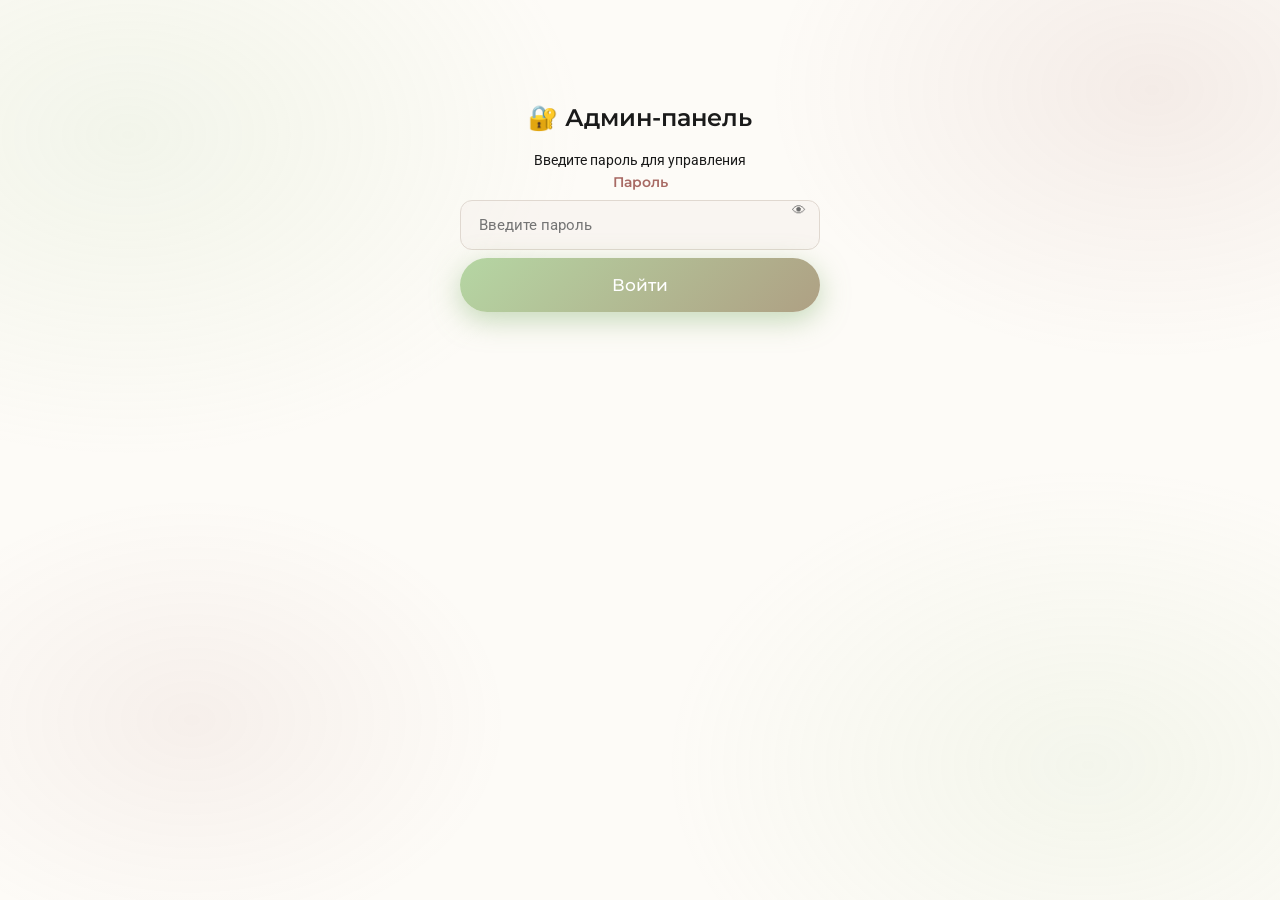
==== commit 241fc30b: "Add files via upload" ====
--- a/admin.html
+++ b/admin.html
@@ -3,350 +3,573 @@
 <head>
   <meta charset="UTF-8">
   <meta name="viewport" content="width=device-width, initial-scale=1.0">
-  <title>Tag Dent — Администрирование магазина</title>
+  <title>Tag Dent — Админ-панель</title>
   <link rel="preconnect" href="https://fonts.googleapis.com">
   <link rel="preconnect" href="https://fonts.gstatic.com" crossorigin>
   <link href="https://fonts.googleapis.com/css2?family=Montserrat:wght@500;600;700;800&family=Roboto:wght@300;400;500;700&display=swap" rel="stylesheet">
   <link rel="stylesheet" href="styles.css">
-  <!-- ⚠️ ВАЖНО: замени URL ниже на свой Render-сервер -->
   <script src="https://tagdent-api.onrender.com/api/env.js"></script>
   <style>
-    body { background: var(--bg); padding: 40px 24px; }
-    .admin { max-width: 900px; margin: 0 auto; }
-    .admin h1 { font-size: 28px; margin-bottom: 8px; }
-    .admin p { color: var(--muted); margin-bottom: 24px; }
-    .admin-login { max-width: 360px; margin: 80px auto; text-align: center; }
-    .admin-login h1 { font-size: 24px; margin-bottom: 20px; }
-    .admin-login .field input { width: 100%; }
-    .admin-error { color: #DC2626; font-size: 14px; margin-top: 8px; display: none; }
-    .admin-header { display: flex; justify-content: space-between; align-items: center; margin-bottom: 24px; flex-wrap: wrap; gap: 12px; }
-    .admin-header a { color: var(--burgundy); font-weight: 600; }
-    .admin-grid { display: grid; gap: 16px; }
-    .admin-card { display: flex; justify-content: space-between; align-items: center; gap: 16px; padding: 16px 20px; background: var(--surface); border-radius: var(--radius-sm); border: 1px solid rgba(141,184,122,.3); }
-    .admin-card__info { flex: 1; }
-    .admin-card__name { font-weight: 600; font-size: 15px; }
-    .admin-card__meta { font-size: 13px; color: var(--muted); }
-    .admin-card__price { font-family: var(--font-head); font-weight: 700; color: var(--burgundy); }
-    .admin-card__actions { display: flex; gap: 8px; }
-    .admin-card__actions button { padding: 6px 14px; border-radius: 999px; border: 1px solid var(--border); background: #fff; cursor: pointer; font-size: 13px; transition: background .25s, color .25s; }
-    .admin-card__actions .edit-btn:hover { background: var(--pistachio); color: #fff; border-color: var(--pistachio); }
-    .admin-card__actions .del-btn:hover { background: #DC2626; color: #fff; border-color: #DC2626; }
-    .admin-form { display: grid; gap: 14px; padding: 24px; background: var(--surface); border-radius: var(--radius); border: 1px solid rgba(141,184,122,.3); margin-bottom: 28px; }
-    .admin-form h2 { font-size: 18px; }
-    .admin-form .field-row { display: grid; grid-template-columns: 1fr 1fr; gap: 14px; }
-    .admin-form .actions { display: flex; gap: 12px; }
-    .admin-form .actions .btn--ghost { color: var(--muted); border-color: var(--border); }
-    .admin-form .actions .btn--ghost:hover { color: var(--burgundy); }
-    .admin-empty { text-align: center; padding: 60px 20px; color: var(--muted); }
-    .admin-notice { font-size: 13px; color: var(--muted); margin-top: 16px; padding: 12px 16px; background: rgba(141,184,122,.1); border-radius: var(--radius-sm); }
-    .admin-notice strong { color: var(--burgundy); }
-    .password-field { position: relative; }
-    .password-field input { padding-right: 44px; width: 100%; }
-    .password-field .toggle-pw { position: absolute; right: 8px; top: 50%; transform: translateY(-50%); background: none; border: none; cursor: pointer; color: var(--muted); font-size: 14px; padding: 6px; }
-    .password-field .toggle-pw:hover { color: var(--burgundy); }
-    .form-info { font-size: 13px; color: var(--muted); }
-    @media (max-width: 600px) {
-      body { padding: 20px 12px; }
-      .admin-form .field-row { grid-template-columns: 1fr; }
-      .admin-card { flex-wrap: wrap; }
-      .admin-header { flex-direction: column; align-items: stretch; text-align: center; }
+    body { background: var(--bg); padding: 24px; font: 14px/1.6 'Roboto',sans-serif; color: #1a1a1a; }
+    .admin { max-width: 960px; margin: 0 auto; }
+    .admin h1 { font-family: 'Montserrat',sans-serif; font-size: 26px; margin-bottom: 4px; }
+    .admin-header { display:flex; justify-content:space-between; align-items:center; flex-wrap:wrap; gap:12px; margin-bottom:20px; }
+    .admin-login { max-width:360px; margin:80px auto; text-align:center; }
+    .admin-login h1 { font-size:24px; margin-bottom:16px; }
+    .admin-error { color:#DC2626; font-size:13px; display:none; margin-top:6px; }
+    .admin-tabs { display:flex; gap:4px; margin-bottom:20px; flex-wrap:wrap; }
+    .admin-tab { padding:10px 20px; border-radius:999px; border:1px solid var(--border); background:#fff; cursor:pointer; font-weight:600; font-size:13px; transition:.2s; color:var(--muted); }
+    .admin-tab:hover { border-color:var(--pistachio); color:var(--burgundy); }
+    .admin-tab.is-active { background:var(--pistachio); color:#fff; border-color:var(--pistachio); }
+    .admin-section { display:none; }
+    .admin-section.is-visible { display:block; }
+
+    .stats-grid { display:grid; grid-template-columns:repeat(auto-fit,minmax(160px,1fr)); gap:16px; margin-bottom:24px; }
+    .stat-card { background:#fff; border-radius:12px; padding:20px; border:1px solid var(--border); text-align:center; }
+    .stat-card__num { font-family:'Montserrat',sans-serif; font-size:28px; font-weight:800; color:var(--burgundy); }
+    .stat-card__label { font-size:13px; color:var(--muted); margin-top:4px; }
+    .stat-card--green .stat-card__num { color:var(--pistachio); }
+    .stat-card--gold .stat-card__num { color:#D4A853; }
+    .status-bars { display:flex; flex-direction:column; gap:8px; margin-top:16px; }
+    .status-bar { display:flex; align-items:center; gap:10px; }
+    .status-bar__label { width:100px; font-size:13px; }
+    .status-bar__track { flex:1; height:8px; background:#eee; border-radius:999px; overflow:hidden; }
+    .status-bar__fill { height:100%; border-radius:999px; transition:width .5s; }
+    .status-bar__count { font-weight:700; font-size:13px; width:30px; text-align:right; }
+
+    .search-box { margin-bottom:16px; }
+    .search-box input { width:100%; padding:10px 14px; border-radius:999px; border:1px solid var(--border); font-size:14px; }
+
+    .orders-list { display:flex; flex-direction:column; gap:12px; }
+    .order-card { background:#fff; border-radius:12px; padding:16px 20px; border:1px solid var(--border); }
+    .order-card__top { display:flex; justify-content:space-between; align-items:flex-start; flex-wrap:wrap; gap:8px; margin-bottom:8px; }
+    .order-card__id { font-weight:700; font-size:15px; }
+    .order-card__date { font-size:12px; color:var(--muted); }
+    .order-card__status { display:inline-flex; align-items:center; gap:6px; padding:4px 12px; border-radius:999px; font-size:12px; font-weight:600; }
+    .order-card__status--new { background:#E0F2FE; color:#0369A1; }
+    .order-card__status--work { background:#FEF9C3; color:#A16207; }
+    .order-card__status--done { background:#DCFCE7; color:#15803D; }
+    .order-card__status--cancel { background:#FEE2E2; color:#B91C1C; }
+    .order-card__client { font-size:14px; margin-bottom:4px; }
+    .order-card__client a { color:var(--burgundy); }
+    .order-card__items { font-size:13px; color:var(--muted); margin-bottom:6px; }
+    .order-card__total { font-family:'Montserrat',sans-serif; font-weight:700; color:var(--burgundy); font-size:16px; }
+    .order-card__actions { display:flex; gap:8px; margin-top:10px; flex-wrap:wrap; }
+    .order-card__actions select, .order-card__actions input { padding:6px 12px; border-radius:999px; border:1px solid var(--border); font-size:13px; }
+    .order-card__actions button { padding:6px 16px; border-radius:999px; border:1px solid var(--border); background:#fff; cursor:pointer; font-size:13px; transition:.2s; }
+    .order-card__actions button:hover { background:var(--pistachio); color:#fff; border-color:var(--pistachio); }
+    .order-card__notes { font-size:13px; color:var(--muted); margin-top:6px; padding:8px 12px; background:#FAFAFA; border-radius:8px; }
+
+    .product-form { background:#fff; border-radius:12px; padding:20px; border:1px solid var(--border); margin-bottom:20px; display:grid; gap:12px; }
+    .product-form .field-row { display:grid; grid-template-columns:1fr 1fr; gap:12px; }
+    .product-form .actions { display:flex; gap:10px; }
+
+    .product-card { display:flex; justify-content:space-between; align-items:center; gap:12px; padding:14px 18px; background:#fff; border-radius:12px; border:1px solid var(--border); margin-bottom:8px; }
+    .product-card__info { flex:1; }
+    .product-card__name { font-weight:600; }
+    .product-card__meta { font-size:12px; color:var(--muted); }
+    .product-card__price { font-family:'Montserrat',sans-serif; font-weight:700; color:var(--burgundy); }
+    .product-card__img { width:48px; height:48px; border-radius:8px; object-fit:cover; background:#f5f5f5; display:flex; align-items:center; justify-content:center; font-size:24px; overflow:hidden; }
+    .product-card__img img { width:100%; height:100%; object-fit:cover; }
+    .product-card__actions { display:flex; gap:6px; }
+    .product-card__actions button { padding:5px 12px; border-radius:999px; border:1px solid var(--border); background:#fff; cursor:pointer; font-size:12px; transition:.2s; }
+    .product-card__actions .edit-btn:hover { background:var(--pistachio); color:#fff; }
+    .product-card__actions .del-btn:hover { background:#DC2626; color:#fff; }
+
+    .promo-card { display:flex; justify-content:space-between; align-items:center; padding:12px 16px; background:#fff; border-radius:12px; border:1px solid var(--border); margin-bottom:8px; }
+    .promo-card__code { font-family:'Montserrat',sans-serif; font-weight:800; font-size:16px; letter-spacing:1px; }
+    .promo-card__info { font-size:13px; color:var(--muted); }
+    .promo-card__actions { display:flex; gap:6px; }
+    .promo-card__actions button { padding:4px 10px; border-radius:999px; border:1px solid var(--border); background:#fff; cursor:pointer; font-size:12px; }
+    .promo-card__actions .toggle-promo:hover { background:var(--pistachio); color:#fff; }
+    .promo-card__actions .del-promo:hover { background:#DC2626; color:#fff; }
+
+    .settings-grid { display:grid; gap:14px; }
+    .setting-field { display:grid; gap:4px; }
+    .setting-field label { font-weight:600; font-size:13px; }
+    .setting-field input, .setting-field textarea { padding:10px 14px; border-radius:8px; border:1px solid var(--border); font-size:14px; width:100%; }
+    .setting-field textarea { min-height:80px; resize:vertical; }
+
+    .upload-area { position:relative; }
+    .upload-area input[type=file] { position:absolute; inset:0; opacity:0; cursor:pointer; }
+    .upload-area .upload-preview { display:flex; align-items:center; gap:10px; padding:8px 14px; border-radius:8px; border:1px dashed var(--border); font-size:13px; color:var(--muted); }
+    .upload-area .upload-preview img { width:36px; height:36px; border-radius:6px; object-fit:cover; }
+    .upload-area .upload-preview .upload-btn-text { flex:1; }
+    .admin-empty { text-align:center; padding:40px 20px; color:var(--muted); }
+    @media (max-width:600px) {
+      .product-form .field-row { grid-template-columns:1fr; }
+      .admin-tabs { gap:6px; }
+      .admin-tab { padding:8px 14px; font-size:12px; }
     }
+    .password-field { position:relative; }
+    .password-field input { padding-right:44px; width:100%; }
+    .password-field .toggle-pw { position:absolute; right:8px; top:50%; transform:translateY(-50%); background:none; border:none; cursor:pointer; color:var(--muted); font-size:14px; padding:6px; }
+    .password-field .toggle-pw:hover { color:var(--burgundy); }
   </style>
 </head>
 <body>
-  <div class="admin" id="app">
-    <!-- LOGIN -->
-    <div class="admin-login" id="loginView">
-      <h1>🔐 Администрирование</h1>
-      <p>Введите пароль для управления товарами</p>
-      <form id="loginForm">
-        <div class="field password-field">
-          <label for="adminPass">Пароль</label>
-          <input type="password" id="adminPass" placeholder="Введите пароль">
-          <button type="button" class="toggle-pw" id="togglePw" aria-label="Показать пароль">👁</button>
-          <span class="admin-error" id="loginError">Неверный пароль</span>
-        </div>
-        <button type="submit" class="btn btn--primary btn--lg btn--block" style="margin-top:8px">Войти</button>
-      </form>
-    </div>
-
-    <!-- ADMIN PANEL -->
-    <div id="panelView" style="display:none">
-      <div class="admin-header">
-        <div>
-          <h1>🛒 Управление товарами</h1>
-          <p>Добавляйте, редактируйте и удаляйте товары магазина</p>
-        </div>
-        <div>
-          <a href="/" target="_blank" class="btn btn--ghost btn--sm">Перейти на сайт</a>
-          <button id="logoutBtn" class="btn btn--ghost btn--sm">Выйти</button>
-        </div>
+<div class="admin" id="app">
+  <!-- LOGIN -->
+  <div class="admin-login" id="loginView">
+    <h1>🔐 Админ-панель</h1>
+    <p>Введите пароль для управления</p>
+    <form id="loginForm">
+      <div class="field password-field">
+        <label for="adminPass">Пароль</label>
+        <input type="password" id="adminPass" placeholder="Введите пароль">
+        <button type="button" class="toggle-pw" id="togglePw">👁</button>
+        <span class="admin-error" id="loginError">Неверный пароль</span>
       </div>
-
-      <form class="admin-form" id="productForm">
-        <h2 id="formTitle">➕ Новый товар</h2>
+      <button type="submit" class="btn btn--primary btn--lg btn--block" style="margin-top:8px">Войти</button>
+    </form>
+  </div>
+
+  <!-- PANEL -->
+  <div id="panelView" style="display:none">
+    <div class="admin-header">
+      <div>
+        <h1>⚙️ Управление сайтом</h1>
+        <p style="color:var(--muted);font-size:13px">Товары, заказы, настройки</p>
+      </div>
+      <div style="display:flex;gap:8px;flex-wrap:wrap">
+        <a href="./" target="_blank" class="btn btn--ghost btn--sm">Перейти на сайт</a>
+        <button id="logoutBtn" class="btn btn--ghost btn--sm">Выйти</button>
+      </div>
+    </div>
+
+    <div class="admin-tabs" id="adminTabs">
+      <button class="admin-tab is-active" data-section="stats">📊 Статистика</button>
+      <button class="admin-tab" data-section="products">📦 Товары</button>
+      <button class="admin-tab" data-section="orders">🛒 Заказы</button>
+      <button class="admin-tab" data-section="promocodes">🏷 Промокоды</button>
+      <button class="admin-tab" data-section="users">👥 Пользователи</button>
+      <button class="admin-tab" data-section="settings">⚙️ Настройки</button>
+    </div>
+
+    <!-- STATS -->
+    <div class="admin-section is-visible" id="section-stats">
+      <div class="stats-grid" id="statsGrid"></div>
+    </div>
+
+    <!-- PRODUCTS -->
+    <div class="admin-section" id="section-products">
+      <form class="product-form" id="productForm">
+        <h2 id="formTitle" style="font-family:'Montserrat',sans-serif;font-size:18px">➕ Новый товар</h2>
         <div class="field-row">
-          <div class="field">
-            <label for="pName">Название товара *</label>
-            <input type="text" id="pName" required placeholder="Электрическая зубная щётка">
-          </div>
-          <div class="field">
-            <label for="pPrice">Цена (руб) *</label>
-            <input type="number" id="pPrice" required min="1" placeholder="2500">
-          </div>
-        </div>
-        <div class="field">
-          <label for="pDesc">Описание</label>
-          <textarea id="pDesc" rows="2" placeholder="Краткое описание товара"></textarea>
-        </div>
+          <div class="field"><label>Название *</label><input type="text" id="pName" required placeholder="Электрическая щётка"></div>
+          <div class="field"><label>Цена (руб) *</label><input type="number" id="pPrice" required min="1" placeholder="2500"></div>
+        </div>
+        <div class="field"><label>Описание</label><textarea id="pDesc" rows="2" placeholder="Описание товара"></textarea></div>
         <div class="field-row">
-          <div class="field">
-            <label for="pCategory">Категория</label>
-            <input type="text" id="pCategory" placeholder="Щётки, Пасты, Гигиена...">
-          </div>
-          <div class="field">
-            <label for="pImage">Ссылка на изображение (необязательно)</label>
-            <input type="text" id="pImage" placeholder="https://...">
+          <div class="field"><label>Категория</label><input type="text" id="pCategory" placeholder="Щётки, Пасты..."></div>
+          <div class="field upload-area" id="uploadArea">
+            <label>Изображение</label>
+            <div class="upload-preview">
+              <img id="uploadPreview" src="data:image/svg+xml,<svg xmlns='http://www.w3.org/2000/svg' viewBox='0 0 24 24'><text y='20' font-size='20'>📷</text></svg>" alt="">
+              <span class="upload-btn-text" id="uploadBtnText">Нажмите, чтобы загрузить</span>
+            </div>
+            <input type="file" id="pImageFile" accept="image/*">
+            <input type="hidden" id="pImage" value="">
           </div>
         </div>
         <div style="display:flex;align-items:center;gap:10px">
           <input type="checkbox" id="pInStock" checked>
-          <label for="pInStock" style="font-size:14px">Товар в наличии</label>
+          <label for="pInStock" style="font-size:14px">В наличии</label>
         </div>
         <div class="actions">
           <button type="submit" class="btn btn--primary" id="formSubmit">Добавить товар</button>
           <button type="button" class="btn btn--ghost" id="formCancel" style="display:none">Отмена</button>
         </div>
-        <div class="admin-error" id="formError" style="display:block"></div>
-        <div class="form-info">После добавления товар сразу появится на сайте. Обновите страницу сайта, чтобы увидеть изменения.</div>
+        <div class="admin-error" id="formError"></div>
       </form>
-
       <div id="productList"></div>
-      <div class="admin-notice">
-        <strong>Подсказка:</strong> Чтобы изменить порядок товаров — удалите и добавьте заново в нужном порядке.
-        Пароль администратора можно изменить в файле <strong>server.js</strong> (строка ADMIN_PASSWORD).
+    </div>
+
+    <!-- ORDERS -->
+    <div class="admin-section" id="section-orders">
+      <div class="search-box"><input type="text" id="ordersSearch" placeholder="🔍 Поиск по заказам (имя, телефон, ID)..."></div>
+      <div class="orders-list" id="ordersList"></div>
+    </div>
+
+    <!-- PROMOCODES -->
+    <div class="admin-section" id="section-promocodes">
+      <form class="product-form" id="promoForm" style="grid-template-columns:1fr 1fr auto;align-items:end">
+        <div class="field"><label>Код *</label><input type="text" id="promoCode" required placeholder="SKIDKA10"></div>
+        <div class="field"><label>Скидка % *</label><input type="number" id="promoDiscount" required min="1" max="100" placeholder="10"></div>
+        <div class="field"><label>Макс. использований (0 = безлимит)</label><input type="number" id="promoMaxUses" placeholder="0" value="0"></div>
+        <button type="submit" class="btn btn--primary" id="promoSubmit" style="height:42px">➕ Создать</button>
+      </form>
+      <div id="promoList"></div>
+    </div>
+
+    <!-- USERS -->
+    <div class="admin-section" id="section-users">
+      <div style="margin-bottom:12px;display:flex;justify-content:space-between;align-items:center;flex-wrap:wrap;gap:8px">
+        <span style="color:var(--muted)">Зарегистрированные пользователи</span>
+        <button class="btn btn--ghost btn--sm" id="loadUsersBtn">Обновить список</button>
       </div>
+      <div id="usersList"><div class="admin-empty">Нажмите «Обновить список»</div></div>
+    </div>
+
+    <!-- SETTINGS -->
+    <div class="admin-section" id="section-settings">
+      <div class="product-form">
+        <h2 style="font-family:'Montserrat',sans-serif;font-size:18px">⚙️ Настройки сайта</h2>
+        <div class="settings-grid" id="settingsGrid"></div>
+        <div style="display:flex;gap:10px">
+          <button class="btn btn--primary" id="settingsSaveBtn">💾 Сохранить настройки</button>
+          <span class="admin-error" id="settingsMsg" style="display:none;align-self:center;margin:0"></span>
+        </div>
+      </div>
     </div>
   </div>
-
-  <script>
-    const API_BASE = typeof API_URL !== 'undefined' ? API_URL : '';
-    let password = '';
-    let editingId = null;
-
-    const $ = (s, ctx = document) => ctx.querySelector(s);
-    const $$ = (s, ctx = document) => [...ctx.querySelectorAll(s)];
-
-    document.addEventListener('DOMContentLoaded', () => {
-      const loginForm = $('#loginForm');
-      const panelView = $('#panelView');
-      const loginView = $('#loginView');
-      const loginError = $('#loginError');
-      const togglePw = $('#togglePw');
-      const adminPass = $('#adminPass');
-      const logoutBtn = $('#logoutBtn');
-      const productForm = $('#productForm');
-      const formCancel = $('#formCancel');
-      const productList = $('#productList');
-
-      // Toggle password visibility
-      if (togglePw) {
-        togglePw.addEventListener('click', () => {
-          const t = adminPass;
-          t.type = t.type === 'password' ? 'text' : 'password';
-          togglePw.textContent = t.type === 'password' ? '👁' : '🙈';
-        });
-      }
-
-      // Login
-      if (loginForm) {
-        loginForm.addEventListener('submit', async e => {
-          e.preventDefault();
-          const pw = adminPass.value.trim();
-          if (!pw) return;
-          password = pw;
-          const ok = await checkPassword();
-          if (ok) {
-            loginView.style.display = 'none';
-            panelView.style.display = 'block';
-            loadProducts();
-          } else {
-            loginError.style.display = 'block';
-            password = '';
-          }
-        });
-      }
-
-      // Logout
-      if (logoutBtn) {
-        logoutBtn.addEventListener('click', () => {
-          password = '';
-          editingId = null;
-          panelView.style.display = 'none';
-          loginView.style.display = 'block';
-          adminPass.value = '';
-          loginError.style.display = 'none';
-          productForm.reset();
-          formCancel.style.display = 'none';
-          $('#formTitle').textContent = '➕ Новый товар';
-          $('#formSubmit').textContent = 'Добавить товар';
-        });
-      }
-
-      // Verify password against server
-      async function checkPassword() {
-        try {
-          const r = await fetch(`${API_BASE}/api/verify-password`, {
-            method: 'POST',
-            headers: { 'Content-Type': 'application/json' },
-            body: JSON.stringify({ password })
-          });
-          return r.ok;
-        } catch { return false; }
-      }
-
-      // Load products
-      async function loadProducts() {
-        try {
-          const r = await fetch(`${API_BASE}/api/products`);
-          if (!r.ok) throw new Error();
-          const products = await r.json();
-          renderProducts(products);
-        } catch {
-          productList.innerHTML = '<div class="admin-empty">Ошибка загрузки товаров</div>';
-        }
-      }
-
-      function renderProducts(products) {
-        if (!products || !products.length) {
-          productList.innerHTML = '<div class="admin-empty">Товаров пока нет. Добавьте первый товар!</div>';
-          return;
-        }
-        productList.innerHTML = '<div class="admin-grid">' + products.map(p => `
-          <div class="admin-card">
-            <div class="admin-card__info">
-              <div class="admin-card__name">${p.name}</div>
-              <div class="admin-card__meta">${p.category} · ${p.inStock ? 'в наличии' : 'нет в наличии'}</div>
-            </div>
-            <div class="admin-card__price">${p.price.toLocaleString()} руб</div>
-            <div class="admin-card__actions">
-              <button class="edit-btn" data-id="${p.id}">✏️ Изменить</button>
-              <button class="del-btn" data-id="${p.id}">🗑 Удалить</button>
-            </div>
-          </div>`).join('') + '</div>';
-
-        // Edit handlers
-        productList.querySelectorAll('.edit-btn').forEach(btn => {
-          btn.addEventListener('click', async () => {
-            const id = Number(btn.dataset.id);
-            try {
-              const r = await fetch(`${API_BASE}/api/products`);
-              const products = await r.json();
-              const p = products.find(x => x.id === id);
-              if (!p) return;
-              editingId = id;
-              $('#pName').value = p.name;
-              $('#pPrice').value = p.price;
-              $('#pDesc').value = p.description || '';
-              $('#pCategory').value = p.category || '';
-              $('#pImage').value = p.image || '';
-              $('#pInStock').checked = p.inStock !== false;
-              $('#formTitle').textContent = '✏️ Редактировать товар';
-              $('#formSubmit').textContent = 'Сохранить';
-              formCancel.style.display = 'inline-flex';
-              $('#formError').style.display = 'none';
-              window.scrollTo({ top: 0, behavior: 'smooth' });
-            } catch {}
-          });
-        });
-
-        // Delete handlers
-        productList.querySelectorAll('.del-btn').forEach(btn => {
-          btn.addEventListener('click', async () => {
-            if (!confirm('Удалить этот товар?')) return;
-            const id = Number(btn.dataset.id);
-            try {
-              const r = await fetch(`${API_BASE}/api/products/${id}`, {
-                method: 'DELETE',
-                headers: { 'Content-Type': 'application/json' },
-                body: JSON.stringify({ password })
-              });
-              if (r.ok) loadProducts();
-              else alert('Ошибка удаления');
-            } catch { alert('Ошибка удаления'); }
-          });
-        });
-      }
-
-      // Form submit (add or edit)
-      if (productForm) {
-        productForm.addEventListener('submit', async e => {
-          e.preventDefault();
-          const name = $('#pName').value.trim();
-          const price = $('#pPrice').value;
-          const desc = $('#pDesc').value.trim();
-          const category = $('#pCategory').value.trim();
-          const image = $('#pImage').value.trim();
-          const inStock = $('#pInStock').checked;
-          const errorEl = $('#formError');
-
-          if (!name || !price) {
-            errorEl.textContent = 'Заполните название и цену';
-            errorEl.style.display = 'block';
-            return;
-          }
-
-          const body = { password, name, price: Number(price), description: desc, category: category || 'Прочее', image, inStock };
-
-          try {
-            let r;
-            if (editingId) {
-              r = await fetch(`${API_BASE}/api/products/${editingId}`, {
-                method: 'PUT',
-                headers: { 'Content-Type': 'application/json' },
-                body: JSON.stringify(body)
-              });
-            } else {
-              r = await fetch(`${API_BASE}/api/products`, {
-                method: 'POST',
-                headers: { 'Content-Type': 'application/json' },
-                body: JSON.stringify(body)
-              });
-            }
-            if (r.ok) {
-              productForm.reset();
-              $('#pInStock').checked = true;
-              editingId = null;
-              $('#formTitle').textContent = '➕ Новый товар';
-              $('#formSubmit').textContent = 'Добавить товар';
-              formCancel.style.display = 'none';
-              errorEl.style.display = 'none';
-              loadProducts();
-            } else {
-              const data = await r.json();
-              errorEl.textContent = data.error || 'Ошибка сохранения';
-              errorEl.style.display = 'block';
-            }
-          } catch {
-            errorEl.textContent = 'Ошибка сети';
-            errorEl.style.display = 'block';
-          }
-        });
-      }
-
-      // Cancel editing
-      if (formCancel) {
-        formCancel.addEventListener('click', () => {
-          editingId = null;
-          productForm.reset();
-          $('#pInStock').checked = true;
-          $('#formTitle').textContent = '➕ Новый товар';
-          $('#formSubmit').textContent = 'Добавить товар';
-          formCancel.style.display = 'none';
-          $('#formError').style.display = 'none';
-        });
-      }
+</div>
+
+<script>
+const API_BASE = typeof API_URL !== 'undefined' ? API_URL : '';
+let password = '';
+let editingId = null;
+
+const $ = (s, ctx) => (ctx || document).querySelector(s);
+const $$ = (s, ctx) => [...(ctx || document).querySelectorAll(s)];
+
+document.addEventListener('DOMContentLoaded', () => {
+  // Login
+  $('#loginForm').addEventListener('submit', async e => {
+    e.preventDefault();
+    const pw = $('#adminPass').value.trim();
+    if (!pw) return;
+    const r = await fetch(`${API_BASE}/api/verify-password`, {
+      method: 'POST', headers: { 'Content-Type': 'application/json' },
+      body: JSON.stringify({ password: pw })
     });
-  </script>
+    const data = await r.json();
+    if (data.ok) {
+      password = pw;
+      $('#loginView').style.display = 'none';
+      $('#panelView').style.display = 'block';
+      loadStats();
+      loadProducts();
+      loadOrders();
+      loadPromocodes();
+      loadSettings();
+    } else {
+      $('#loginError').style.display = 'block';
+    }
+  });
+
+  $('#togglePw').addEventListener('click', () => {
+    const t = $('#adminPass');
+    t.type = t.type === 'password' ? 'text' : 'password';
+    $('#togglePw').textContent = t.type === 'password' ? '👁' : '🙈';
+  });
+
+  $('#logoutBtn').addEventListener('click', () => {
+    password = '';
+    editingId = null;
+    $('#panelView').style.display = 'none';
+    $('#loginView').style.display = 'block';
+    $('#adminPass').value = '';
+    $('#loginError').style.display = 'none';
+  });
+
+  // Tabs
+  $('#adminTabs').addEventListener('click', e => {
+    const tab = e.target.closest('.admin-tab');
+    if (!tab) return;
+    $$('.admin-tab').forEach(t => t.classList.remove('is-active'));
+    tab.classList.add('is-active');
+    $$('.admin-section').forEach(s => s.classList.remove('is-visible'));
+    const section = $(`#section-${tab.dataset.section}`);
+    if (section) section.classList.add('is-visible');
+    if (tab.dataset.section === 'orders') loadOrders();
+    if (tab.dataset.section === 'stats') loadStats();
+  });
+
+  // Image upload preview
+  $('#pImageFile').addEventListener('change', async function() {
+    const file = this.files[0];
+    if (!file) return;
+    if (file.size > 5 * 1024 * 1024) { alert('Файл слишком большой (макс 5MB)'); return; }
+    $('#uploadBtnText').textContent = 'Загрузка...';
+    const fd = new FormData();
+    fd.append('file', file);
+    fd.append('password', password);
+    try {
+      const r = await fetch(`${API_BASE}/api/upload`, { method: 'POST', body: fd });
+      const data = await r.json();
+      if (r.ok) {
+        $('#pImage').value = data.url;
+        $('#uploadPreview').src = data.url;
+        $('#uploadBtnText').textContent = '✅ Загружено';
+      } else { alert(data.error); $('#uploadBtnText').textContent = 'Ошибка'; }
+    } catch { alert('Ошибка загрузки'); $('#uploadBtnText').textContent = 'Ошибка'; }
+  });
+
+  // Product form
+  $('#productForm').addEventListener('submit', async e => {
+    e.preventDefault();
+    const name = $('#pName').value.trim();
+    const price = $('#pPrice').value;
+    if (!name || !price) { $('#formError').textContent = 'Заполните название и цену'; $('#formError').style.display = 'block'; return; }
+    const body = { password, name, price: Number(price), description: $('#pDesc').value.trim(), category: $('#pCategory').value.trim() || 'Прочее', image: $('#pImage').value, inStock: $('#pInStock').checked };
+    try {
+      let r;
+      if (editingId) r = await fetch(`${API_BASE}/api/products/${editingId}`, { method: 'PUT', headers: { 'Content-Type': 'application/json' }, body: JSON.stringify(body) });
+      else r = await fetch(`${API_BASE}/api/products`, { method: 'POST', headers: { 'Content-Type': 'application/json' }, body: JSON.stringify(body) });
+      if (r.ok) {
+        $('#productForm').reset(); $('#pInStock').checked = true; editingId = null;
+        $('#formTitle').textContent = '➕ Новый товар'; $('#formSubmit').textContent = 'Добавить товар';
+        $('#formCancel').style.display = 'none'; $('#formError').style.display = 'none';
+        $('#pImage').value = ''; $('#uploadPreview').src = ''; $('#uploadBtnText').textContent = 'Нажмите, чтобы загрузить';
+        loadProducts();
+      } else { const d = await r.json(); $('#formError').textContent = d.error || 'Ошибка'; $('#formError').style.display = 'block'; }
+    } catch { $('#formError').textContent = 'Ошибка сети'; $('#formError').style.display = 'block'; }
+  });
+
+  $('#formCancel').addEventListener('click', () => {
+    editingId = null; $('#productForm').reset(); $('#pInStock').checked = true;
+    $('#formTitle').textContent = '➕ Новый товар'; $('#formSubmit').textContent = 'Добавить товар';
+    $('#formCancel').style.display = 'none'; $('#formError').style.display = 'none';
+    $('#pImage').value = ''; $('#uploadPreview').src = ''; $('#uploadBtnText').textContent = 'Нажмите, чтобы загрузить';
+  });
+
+  // Promo form
+  $('#promoForm').addEventListener('submit', async e => {
+    e.preventDefault();
+    const code = $('#promoCode').value.trim().toUpperCase();
+    const discount = Number($('#promoDiscount').value);
+    if (!code || !discount) return;
+    try {
+      const r = await fetch(`${API_BASE}/api/promocodes`, {
+        method: 'POST', headers: { 'Content-Type': 'application/json', 'Authorization': password },
+        body: JSON.stringify({ code, discount, max_uses: Number($('#promoMaxUses').value) || 0 })
+      });
+      if (r.ok) { $('#promoForm').reset(); loadPromocodes(); }
+      else { const d = await r.json(); alert(d.error || 'Ошибка'); }
+    } catch { alert('Ошибка сети'); }
+  });
+
+  // Settings save
+  $('#settingsSaveBtn').addEventListener('click', async () => {
+    const body = { password };
+    $$('#settingsGrid .setting-field').forEach(el => {
+      const key = el.dataset.key;
+      const input = el.querySelector('input, textarea');
+      if (key && input) body[key] = input.value;
+    });
+    try {
+      const r = await fetch(`${API_BASE}/api/settings`, { method: 'PUT', headers: { 'Content-Type': 'application/json' }, body: JSON.stringify(body) });
+      const msg = $('#settingsMsg');
+      if (r.ok) { msg.textContent = '✅ Сохранено'; msg.style.display = 'inline'; msg.style.color = '#15803D'; setTimeout(() => msg.style.display = 'none', 2500); }
+      else { msg.textContent = '❌ Ошибка'; msg.style.display = 'inline'; }
+    } catch { alert('Ошибка сети'); }
+  });
+
+  // Users
+  $('#loadUsersBtn').addEventListener('click', loadUsers);
+
+  // Orders search
+  $('#ordersSearch').addEventListener('input', () => loadOrders());
+});
+
+// ===== STATS =====
+async function loadStats() {
+  try {
+    const r = await fetch(`${API_BASE}/api/admin/stats`, { headers: { 'Authorization': password } });
+    if (!r.ok) return;
+    const s = await r.json();
+    const { data: weekData } = await fetch(`${API_BASE}/api/admin/orders`, { headers: { 'Authorization': password } }).then(r => r.json()).catch(() => ({ data: [] }));
+    const ords = weekData || [];
+    const weekAgo = new Date(Date.now() - 7 * 86400000).toISOString();
+    const weekOrders = ords.filter(o => o.date >= weekAgo).length;
+    const totalOrders = s.totalOrders || 0;
+
+    $('#statsGrid').innerHTML = `
+      <div class="stat-card"><div class="stat-card__num">${s.totalOrders}</div><div class="stat-card__label">Всего заказов</div></div>
+      <div class="stat-card stat-card--gold"><div class="stat-card__num">${s.totalRevenue.toLocaleString()}</div><div class="stat-card__label">Выручка (руб)</div></div>
+      <div class="stat-card stat-card--green"><div class="stat-card__num">${s.todayOrders}</div><div class="stat-card__label">Заказов сегодня</div></div>
+      <div class="stat-card"><div class="stat-card__num">${s.totalUsers}</div><div class="stat-card__label">Пользователей</div></div>
+      <div class="stat-card" style="grid-column:1/-1">
+        <div style="font-weight:600;margin-bottom:8px">Статусы заказов</div>
+        <div class="status-bars" id="statusBars"></div>
+      </div>`;
+    const bars = $('#statusBars');
+    const statusLabels = { new: 'Новые', work: 'В работе', done: 'Готово', cancel: 'Отменён' };
+    const statusColors = { new: '#0369A1', work: '#A16207', done: '#15803D', cancel: '#B91C1C' };
+    let maxCount = Math.max(...Object.values(s.statuses), 1);
+    Object.entries(s.statuses).forEach(([k, v]) => {
+      const pct = Math.round((v / maxCount) * 100);
+      bars.innerHTML += `<div class="status-bar"><span class="status-bar__label">${statusLabels[k] || k}</span><div class="status-bar__track"><div class="status-bar__fill" style="width:${pct}%;background:${statusColors[k] || '#999'}"></div></div><span class="status-bar__count">${v}</span></div>`;
+    });
+  } catch {}
+}
+
+// ===== PRODUCTS =====
+async function loadProducts() {
+  try {
+    const r = await fetch(`${API_BASE}/api/products`);
+    if (!r.ok) throw Error();
+    const products = await r.json();
+    const el = $('#productList');
+    if (!products.length) { el.innerHTML = '<div class="admin-empty">Товаров пока нет</div>'; return; }
+    el.innerHTML = products.map(p => `
+      <div class="product-card">
+        <div class="product-card__img">${p.image ? `<img src="${p.image}" alt="">` : '📦'}</div>
+        <div class="product-card__info">
+          <div class="product-card__name">${p.name} <span style="font-weight:400;color:var(--muted);font-size:12px">(${p.category})</span></div>
+          <div class="product-card__meta">${p.inStock ? '✅ в наличии' : '❌ нет'}</div>
+        </div>
+        <div class="product-card__price">${p.price.toLocaleString()} руб</div>
+        <div class="product-card__actions">
+          <button class="edit-btn" data-id="${p.id}">✏️</button>
+          <button class="del-btn" data-id="${p.id}">🗑</button>
+        </div>
+      </div>`).join('');
+    el.querySelectorAll('.edit-btn').forEach(btn => btn.addEventListener('click', async () => {
+      const p = products.find(x => x.id === Number(btn.dataset.id));
+      if (!p) return;
+      editingId = p.id;
+      $('#pName').value = p.name; $('#pPrice').value = p.price; $('#pDesc').value = p.description || '';
+      $('#pCategory').value = p.category || ''; $('#pInStock').checked = p.inStock !== false;
+      $('#pImage').value = p.image || '';
+      if (p.image) { $('#uploadPreview').src = p.image; $('#uploadBtnText').textContent = '✅ Загружено'; }
+      else { $('#uploadPreview').src = ''; $('#uploadBtnText').textContent = 'Нажмите, чтобы загрузить'; }
+      $('#formTitle').textContent = '✏️ Редактировать'; $('#formSubmit').textContent = 'Сохранить';
+      $('#formCancel').style.display = 'inline-flex'; $('#formError').style.display = 'none';
+      window.scrollTo({ top: 0, behavior: 'smooth' });
+    }));
+    el.querySelectorAll('.del-btn').forEach(btn => btn.addEventListener('click', async () => {
+      if (!confirm('Удалить товар?')) return;
+      const r = await fetch(`${API_BASE}/api/products/${btn.dataset.id}`, { method: 'DELETE', headers: { 'Content-Type': 'application/json' }, body: JSON.stringify({ password }) });
+      if (r.ok) loadProducts();
+    }));
+  } catch { $('#productList').innerHTML = '<div class="admin-empty">Ошибка загрузки</div>'; }
+}
+
+// ===== ORDERS =====
+async function loadOrders() {
+  try {
+    const r = await fetch(`${API_BASE}/api/admin/orders`, { headers: { 'Authorization': password } });
+    if (!r.ok) throw Error();
+    let orders = await r.json();
+    const query = ($('#ordersSearch').value || '').toLowerCase();
+    if (query) orders = orders.filter(o => o.name?.toLowerCase().includes(query) || o.phone?.includes(query) || String(o.id).includes(query));
+    const el = $('#ordersList');
+    if (!orders.length) { el.innerHTML = '<div class="admin-empty">Заказов пока нет</div>'; return; }
+    const statusLabels = { new: 'Новый', work: 'В работе', done: 'Готов', cancel: 'Отменён' };
+    el.innerHTML = orders.map(o => {
+      const itemsHtml = (o.items || []).map(it => `${it.name} × ${it.quantity}`).join(', ');
+      const statusClass = `order-card__status--${o.status || 'new'}`;
+      return `<div class="order-card">
+        <div class="order-card__top">
+          <div><span class="order-card__id">#${o.id}</span> <span class="order-card__date">${new Date(o.date).toLocaleString('ru-RU')}</span></div>
+          <span class="order-card__status ${statusClass}">${statusLabels[o.status] || o.status}</span>
+        </div>
+        <div class="order-card__client">
+          ${o.name} · <a href="tel:${o.phone}">${o.phone}</a>
+          ${o.address ? ` · ${o.address}` : ''}
+        </div>
+        <div class="order-card__items">${itemsHtml}</div>
+        <div class="order-card__total">${o.total.toLocaleString()} руб</div>
+        ${o.promocode ? `<div style="font-size:12px;color:var(--muted)">🏷 Промокод: ${o.promocode} (-${o.discount} руб)</div>` : ''}
+        <div class="order-card__actions">
+          <select class="order-status" data-id="${o.id}">
+            <option value="new" ${o.status === 'new' ? 'selected' : ''}>Новый</option>
+            <option value="work" ${o.status === 'work' ? 'selected' : ''}>В работе</option>
+            <option value="done" ${o.status === 'done' ? 'selected' : ''}>Готов</option>
+            <option value="cancel" ${o.status === 'cancel' ? 'selected' : ''}>Отменён</option>
+          </select>
+          <input type="text" class="order-notes" data-id="${o.id}" placeholder="Заметка" value="${o.notes || ''}">
+          <button class="order-save" data-id="${o.id}">Сохранить</button>
+        </div>
+        ${o.comment ? `<div class="order-card__notes">💬 ${o.comment}</div>` : ''}
+      </div>`;
+    }).join('');
+    el.querySelectorAll('.order-save').forEach(btn => btn.addEventListener('click', async () => {
+      const id = Number(btn.dataset.id);
+      const card = btn.closest('.order-card');
+      const status = card.querySelector('.order-status').value;
+      const notes = card.querySelector('.order-notes').value;
+      await fetch(`${API_BASE}/api/admin/orders/${id}`, { method: 'PUT', headers: { 'Content-Type': 'application/json', 'Authorization': password }, body: JSON.stringify({ status, notes }) });
+      loadOrders();
+    }));
+  } catch { $('#ordersList').innerHTML = '<div class="admin-empty">Ошибка загрузки</div>'; }
+}
+
+// ===== PROMOCODES =====
+async function loadPromocodes() {
+  try {
+    const r = await fetch(`${API_BASE}/api/promocodes`, { headers: { 'Authorization': password } });
+    if (!r.ok) throw Error();
+    const codes = await r.json();
+    const el = $('#promoList');
+    if (!codes.length) { el.innerHTML = '<div class="admin-empty">Промокодов пока нет</div>'; return; }
+    el.innerHTML = codes.map(c => `
+      <div class="promo-card">
+        <div>
+          <div class="promo-card__code">📄 ${c.code}</div>
+          <div class="promo-card__info">Скидка: ${c.discount}% · Использован: ${c.used_count}${c.max_uses ? `/${c.max_uses}` : ''} ${c.active ? '✅' : '❌'}</div>
+        </div>
+        <div class="promo-card__actions">
+          <button class="toggle-promo" data-code="${c.code}" data-active="${c.active}">${c.active ? '🔴 Выкл' : '🟢 Вкл'}</button>
+          <button class="del-promo" data-code="${c.code}">🗑</button>
+        </div>
+      </div>`).join('');
+    el.querySelectorAll('.toggle-promo').forEach(btn => btn.addEventListener('click', async () => {
+      const active = btn.dataset.active === 'true' ? false : true;
+      await fetch(`${API_BASE}/api/promocodes/${btn.dataset.code}`, { method: 'PUT', headers: { 'Content-Type': 'application/json', 'Authorization': password }, body: JSON.stringify({ active }) });
+      loadPromocodes();
+    }));
+    el.querySelectorAll('.del-promo').forEach(btn => btn.addEventListener('click', async () => {
+      if (!confirm('Удалить промокод?')) return;
+      await fetch(`${API_BASE}/api/promocodes/${btn.dataset.code}`, { method: 'DELETE', headers: { 'Authorization': password } });
+      loadPromocodes();
+    }));
+  } catch { $('#promoList').innerHTML = '<div class="admin-empty">Ошибка загрузки</div>'; }
+}
+
+// ===== USERS =====
+async function loadUsers() {
+  const el = $('#usersList');
+  el.innerHTML = '<div class="admin-empty">Загрузка...</div>';
+  try {
+    const r = await fetch(`${API_BASE}/api/users`, { headers: { 'Authorization': password } });
+    if (!r.ok) throw Error();
+    const users = await r.json();
+    if (!users.length) { el.innerHTML = '<div class="admin-empty">Нет пользователей</div>'; return; }
+    el.innerHTML = users.map(u => `
+      <div class="product-card">
+        <div class="product-card__info">
+          <div class="product-card__name">${u.name}</div>
+          <div class="product-card__meta">${u.phone} · заказов: ${u.ordersCount} · ${new Date(u.createdAt).toLocaleDateString('ru-RU')}</div>
+        </div>
+      </div>`).join('');
+  } catch { el.innerHTML = '<div class="admin-empty">Ошибка загрузки</div>'; }
+}
+
+// ===== SETTINGS =====
+async function loadSettings() {
+  try {
+    const r = await fetch(`${API_BASE}/api/settings`);
+    if (!r.ok) throw Error();
+    const settings = await r.json();
+    const fields = [
+      { key: 'site_name', label: 'Название сайта', type: 'text' },
+      { key: 'about_text', label: 'Текст "О клинике"', type: 'textarea' },
+      { key: 'contact_phone', label: 'Телефон', type: 'text' },
+      { key: 'working_hours', label: 'Часы работы', type: 'text' },
+      { key: 'address', label: 'Адрес', type: 'text' }
+    ];
+    $('#settingsGrid').innerHTML = fields.map(f => `
+      <div class="setting-field" data-key="${f.key}">
+        <label for="set-${f.key}">${f.label}</label>
+        ${f.type === 'textarea'
+          ? `<textarea id="set-${f.key}">${(settings[f.key] || '')}</textarea>`
+          : `<input type="text" id="set-${f.key}" value="${(settings[f.key] || '').replace(/"/g, '&quot;')}">`}
+      </div>`).join('');
+  } catch { $('#settingsGrid').innerHTML = '<div class="admin-empty">Ошибка загрузки настроек</div>'; }
+}
+</script>
 </body>
 </html>
--- a/styles.css
+++ b/styles.css
@@ -748,6 +748,36 @@
 .shop-card__out { font-size: 12px; color: var(--muted); padding: 8px 12px; background: rgba(0,0,0,.04); border-radius: 999px; }
 .shop__empty { display: none; text-align: center; padding: 60px 20px; color: var(--muted); font-size: 16px; }
 
+/* ===== USER BTN IN HEADER ===== */
+.user-btn {
+  position: relative; width: 40px; height: 40px; border-radius: 50%;
+  border: 1.5px solid rgba(141,184,122,.4); background: rgba(253,251,247,.6);
+  color: var(--burgundy); cursor: pointer; display: grid; place-items: center;
+  transition: background .3s, transform .25s var(--spring), box-shadow .3s;
+  flex-shrink: 0;
+}
+.user-btn:hover { background: var(--pistachio); color: #fff; transform: scale(1.08); box-shadow: 0 4px 16px rgba(141,184,122,.35); }
+.user-btn.is-logged { background: var(--pistachio); color: #fff; }
+.user-btn.is-logged::after {
+  content: ''; position: absolute; top: 2px; right: 2px;
+  width: 10px; height: 10px; border-radius: 50%;
+  background: var(--green); border: 2px solid var(--surface);
+}
+
+/* ===== AUTH ===== */
+.auth__error {
+  color: #DC2626; font-size: 14px; text-align: center; display: none;
+}
+.auth__error.is-visible { display: block; }
+.auth-orders__empty { text-align: center; padding: 30px 0; color: var(--muted); font-size: 14px; }
+.auth-order {
+  padding: 14px 16px; background: rgba(245,240,235,.4); border-radius: var(--radius-sm);
+  border: 1px solid rgba(141,184,122,.2); margin-bottom: 12px;
+}
+.auth-order__date { font-size: 13px; color: var(--muted); margin-bottom: 4px; }
+.auth-order__items { font-size: 14px; margin-bottom: 4px; }
+.auth-order__total { font-family: var(--font-head); font-weight: 700; color: var(--burgundy); font-size: 15px; }
+
 /* ===== CART BTN IN HEADER ===== */
 .cart-btn {
   position: relative; width: 40px; height: 40px; border-radius: 50%;
@@ -842,6 +872,100 @@
 .shop__cats .shop__cat--all { background: var(--grad-primary); color: #fff; border-color: transparent; }
 .shop__cats .shop__cat--all:hover { opacity: .9; }
 .shop__cats .shop__cat--all.is-active { opacity: 1; box-shadow: 0 4px 12px rgba(141,184,122,.35); }
+
+/* ===== TOAST ===== */
+.toast-container { position: fixed; top: 84px; right: 20px; z-index: 999; display: grid; gap: 10px; pointer-events: none; }
+.toast {
+  pointer-events: auto; padding: 14px 20px; border-radius: var(--radius-sm);
+  background: var(--surface); box-shadow: 0 8px 32px rgba(0,0,0,.15);
+  border-left: 4px solid var(--pistachio); font-size: 14px;
+  display: flex; align-items: center; gap: 10px;
+  animation: toastIn .35s var(--spring), toastOut .3s var(--ease) forwards;
+  animation-fill-mode: forwards;
+  max-width: 360px;
+}
+.toast--success { border-left-color: var(--green); }
+.toast--error { border-left-color: #DC2626; }
+.toast--info { border-left-color: var(--pistachio); }
+@keyframes toastIn { from { transform: translateX(100%); opacity: 0; } to { transform: translateX(0); opacity: 1; } }
+@keyframes toastOut { 0%,70% { opacity: 1; } 100% { opacity: 0; transform: translateX(50px); } }
+
+/* ===== COOKIE BANNER ===== */
+.cookie-banner {
+  position: fixed; bottom: 0; left: 0; right: 0; z-index: 500;
+  background: var(--surface); border-top: 1px solid var(--border);
+  padding: 16px 24px; display: none; align-items: center; justify-content: center;
+  gap: 16px; flex-wrap: wrap; box-shadow: 0 -4px 20px rgba(0,0,0,.06);
+  font-size: 14px; color: var(--muted);
+}
+.cookie-banner.is-visible { display: flex; }
+.cookie-banner a { color: var(--burgundy); font-weight: 600; }
+.cookie-banner .btn { flex-shrink: 0; }
+
+/* ===== SCROLL TOP ===== */
+.scroll-top {
+  position: fixed; bottom: 88px; right: 28px; z-index: 89;
+  width: 48px; height: 48px; border-radius: 50%;
+  background: var(--surface); border: 1.5px solid var(--pistachio);
+  color: var(--burgundy); display: none; place-items: center;
+  box-shadow: var(--shadow-soft); cursor: pointer;
+  transition: transform .3s var(--spring), box-shadow .3s, opacity .3s;
+}
+.scroll-top.is-visible { display: grid; }
+.scroll-top:hover { transform: translateY(-4px); box-shadow: var(--shadow-hover); background: var(--pistachio); color: #fff; }
+
+/* ===== SHOP SORT ===== */
+.shop__sort-search { display: flex; gap: 12px; align-items: center; flex-wrap: wrap; }
+.shop__sort {
+  font-family: var(--font-body); font-size: 14px; padding: 10px 16px;
+  border: 1.5px solid var(--border); border-radius: 999px;
+  background: rgba(253,251,247,.7); color: var(--text); cursor: pointer;
+  transition: border-color .3s;
+}
+.shop__sort:focus { outline: none; border-color: var(--pistachio); }
+.shop__search-wrap { position: relative; }
+.shop__search-wrap input {
+  font-family: var(--font-body); font-size: 14px; padding: 10px 36px 10px 16px;
+  border: 1.5px solid var(--border); border-radius: 999px;
+  background: rgba(253,251,247,.7); min-width: 200px; color: var(--text);
+  transition: border-color .3s, box-shadow .3s;
+}
+.shop__search-wrap input:focus { outline: none; border-color: var(--pistachio); box-shadow: 0 0 0 3px rgba(141,184,122,.15); }
+.shop__search-clear {
+  position: absolute; right: 8px; top: 50%; transform: translateY(-50%);
+  background: none; border: none; font-size: 18px; color: var(--muted); cursor: pointer;
+  padding: 4px; display: none; line-height: 1;
+}
+.shop__search-clear.is-visible { display: block; }
+.shop__search-clear:hover { color: var(--burgundy); }
+
+/* ===== SKELETON LOADER ===== */
+.shop__loading { display: none; }
+.shop__loading.is-visible { display: block; }
+.shop__skeleton-grid { display: grid; grid-template-columns: repeat(4, 1fr); gap: 20px; }
+.shop__skeleton-card {
+  background: var(--surface); border-radius: var(--radius);
+  border: 1px solid var(--border); overflow: hidden; padding: 0;
+}
+.shop__skeleton-img { aspect-ratio: 1; background: linear-gradient(90deg, var(--bg-tint) 25%, #e8e2dc 50%, var(--bg-tint) 75%); background-size: 200% 100%; animation: shimmer 1.5s infinite; }
+.shop__skeleton-line { height: 14px; margin: 12px 16px 0; border-radius: 8px; background: linear-gradient(90deg, var(--bg-tint) 25%, #e8e2dc 50%, var(--bg-tint) 75%); background-size: 200% 100%; animation: shimmer 1.5s infinite; }
+.shop__skeleton-line:last-child { margin-bottom: 16px; }
+@keyframes shimmer { 0% { background-position: 200% 0; } 100% { background-position: -200% 0; } }
+
+/* ===== PRODUCT MODAL ===== */
+.pmodal__img { aspect-ratio: 1; background: var(--grad-soft); border-radius: var(--radius); display: grid; place-items: center; font-size: 72px; margin-bottom: 20px; }
+.pmodal__cat { font-size: 12px; font-weight: 600; color: var(--pistachio); text-transform: uppercase; letter-spacing: .08em; }
+.pmodal__price { font-family: var(--font-head); font-size: 24px; font-weight: 700; color: var(--burgundy); margin: 12px 0; }
+.pmodal__desc { font-size: 15px; color: var(--muted); line-height: 1.7; margin-bottom: 20px; }
+.pmodal__add {
+  width: 100%; padding: 16px; border-radius: 999px; border: none;
+  background: var(--grad-primary); color: #fff; cursor: pointer;
+  font-family: var(--font-head); font-size: 16px; font-weight: 600;
+  transition: transform .3s var(--spring), box-shadow .3s;
+}
+.pmodal__add:hover { transform: translateY(-2px) scale(1.01); box-shadow: 0 8px 24px rgba(141,184,122,.4); }
+.pmodal__add.is-added { background: var(--green); }
+.pmodal__out { text-align: center; padding: 16px; color: var(--muted); border: 1px dashed var(--border); border-radius: var(--radius-sm); }
 
 /* ===== MEDIA ===== */
 @media (max-width: 1100px) {
@@ -1073,6 +1197,7 @@
   .cart-modal__header { padding: 18px 18px 0; }
   .cart-modal__body { padding: 16px 18px; }
   .cart-modal__footer { padding: 0 18px 18px; }
+  .user-btn, .cart-btn { width: 36px; height: 36px; }
   .cart-item { padding: 10px 12px; gap: 10px; }
   .cart-item__name { font-size: 14px; }
   .shop__cats { gap: 6px; }
